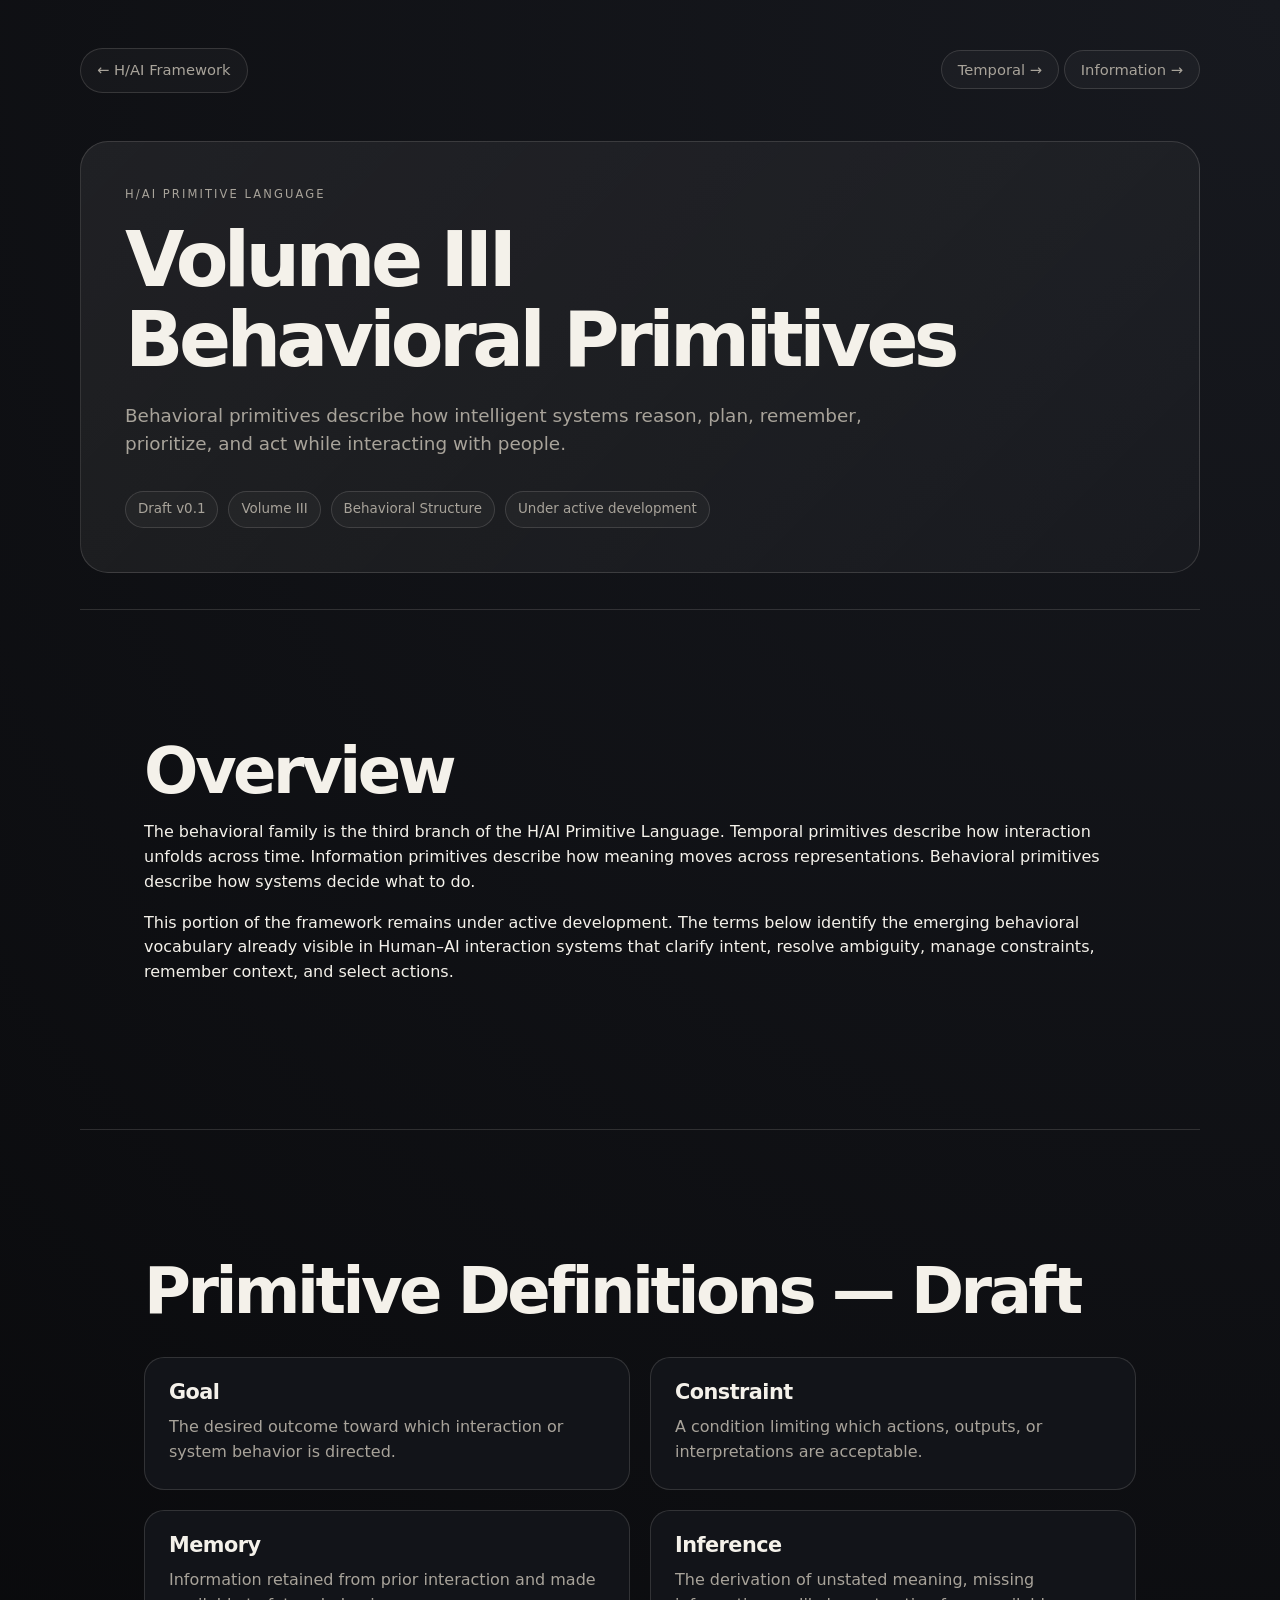
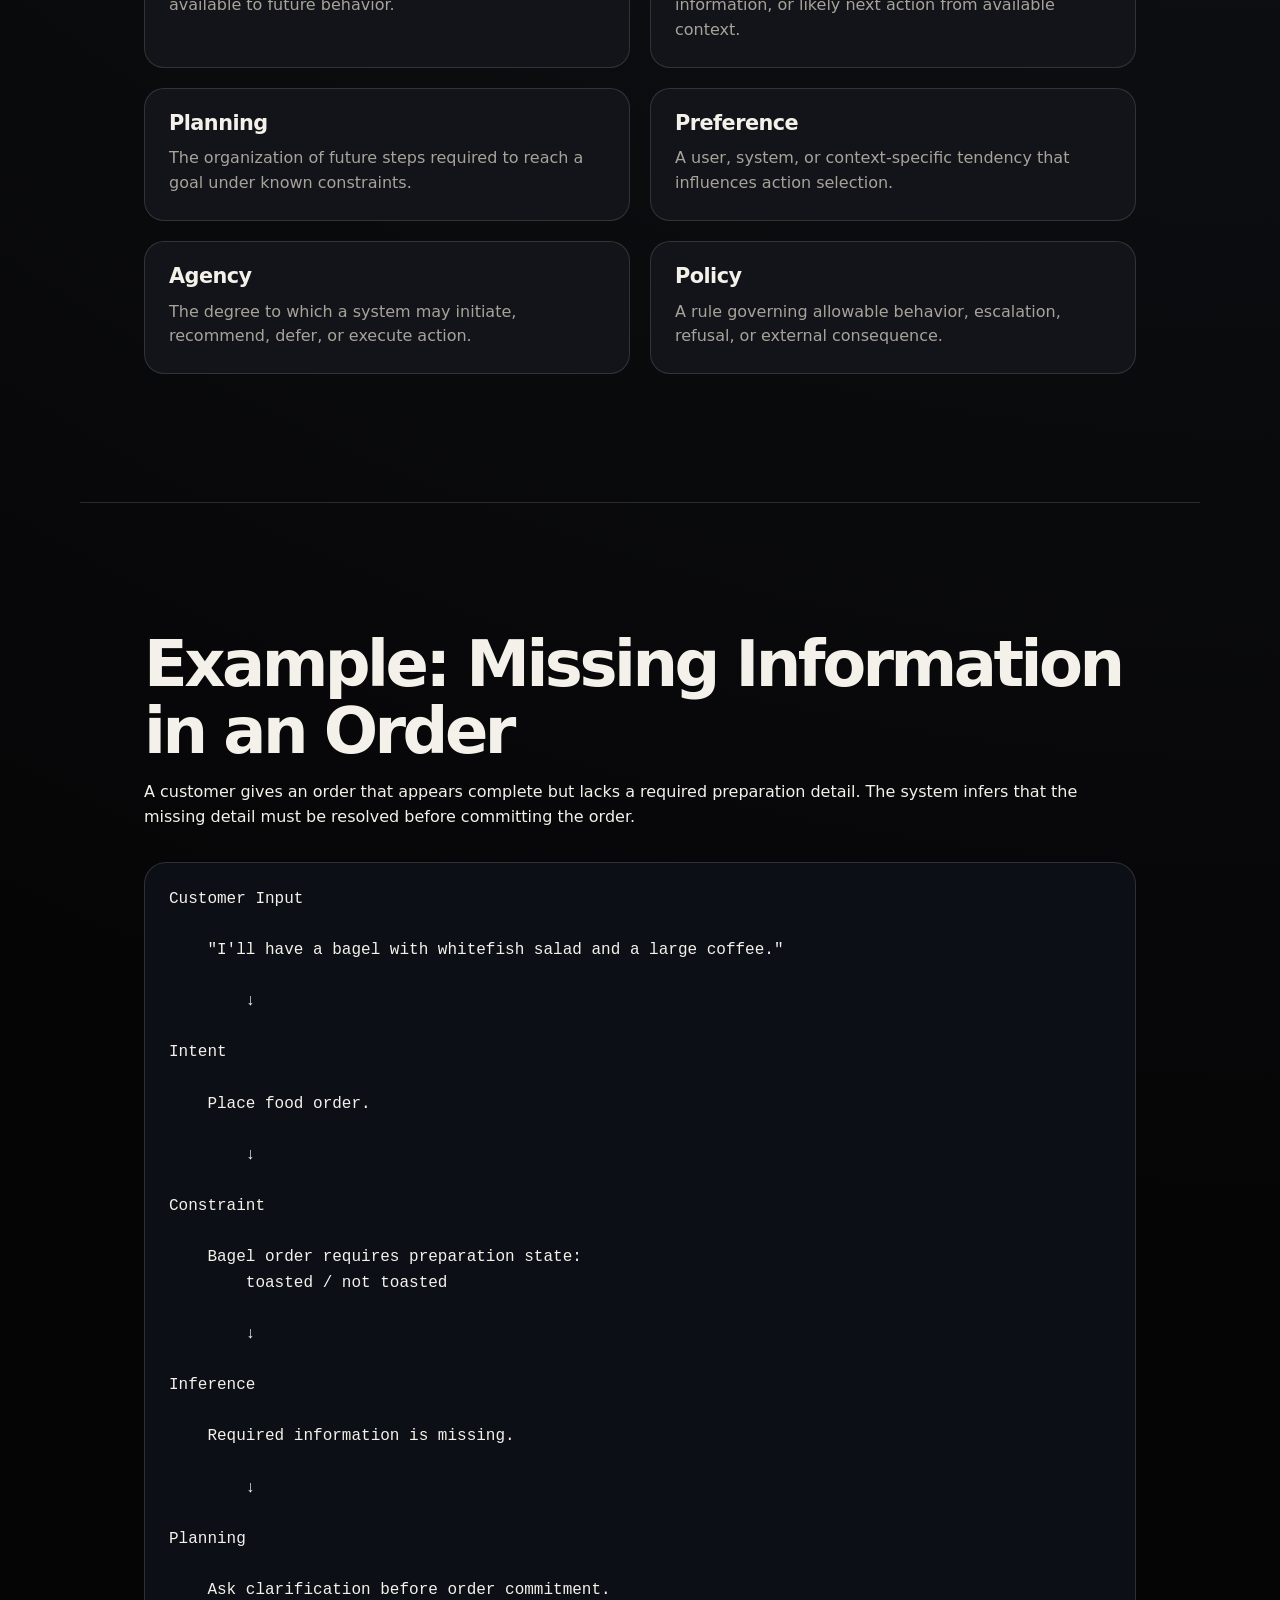
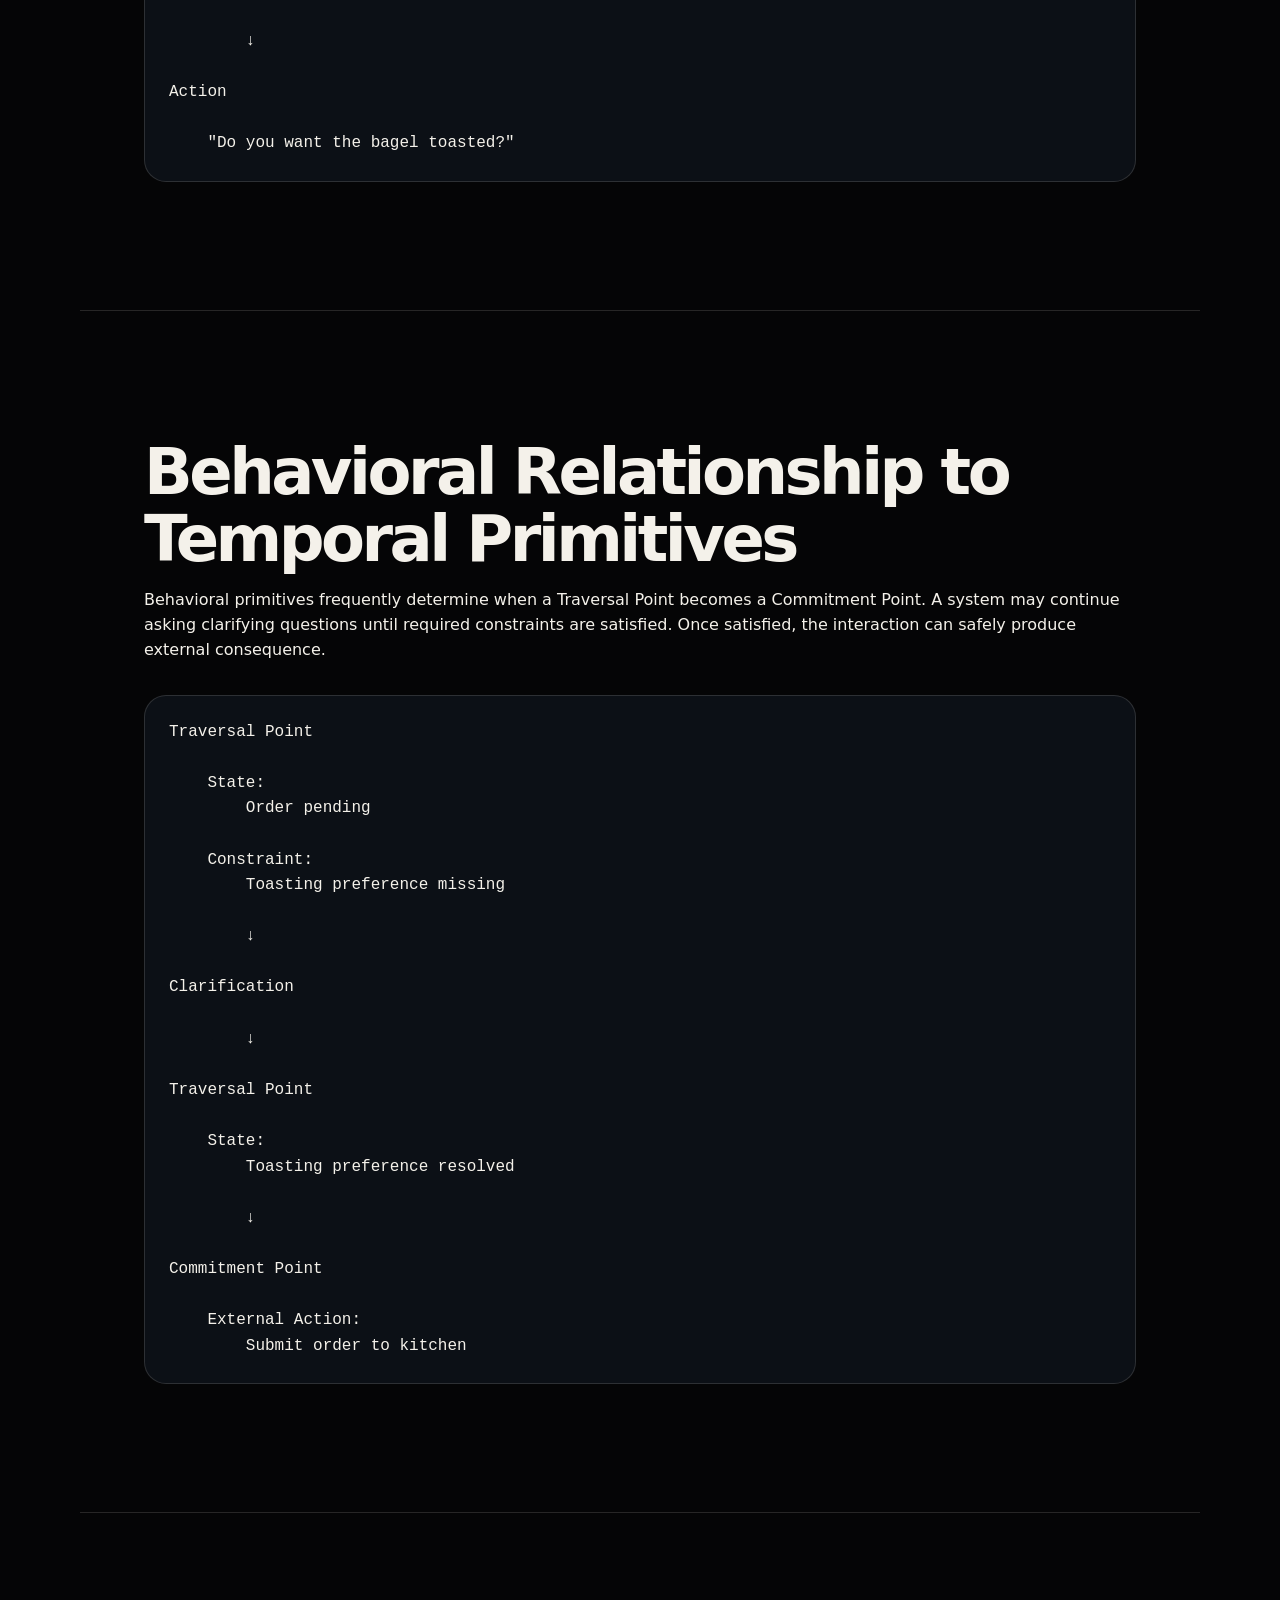
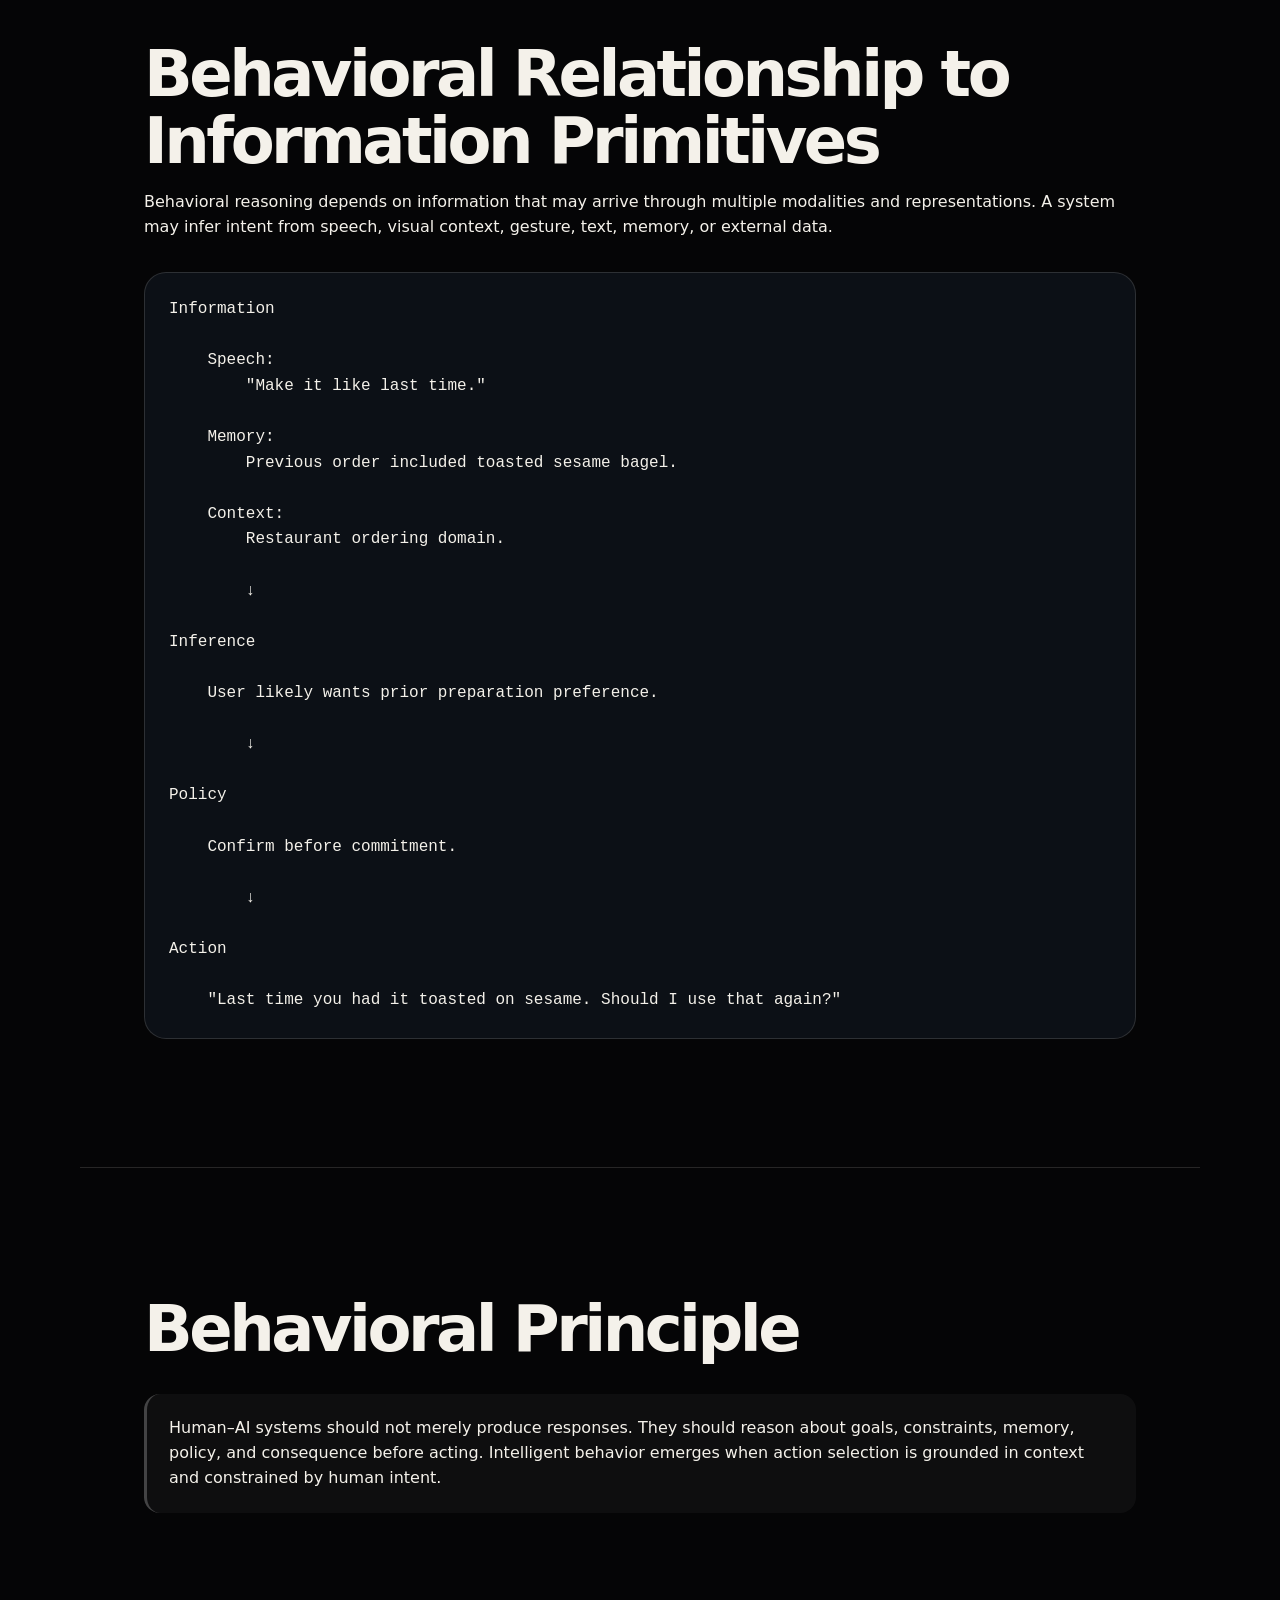
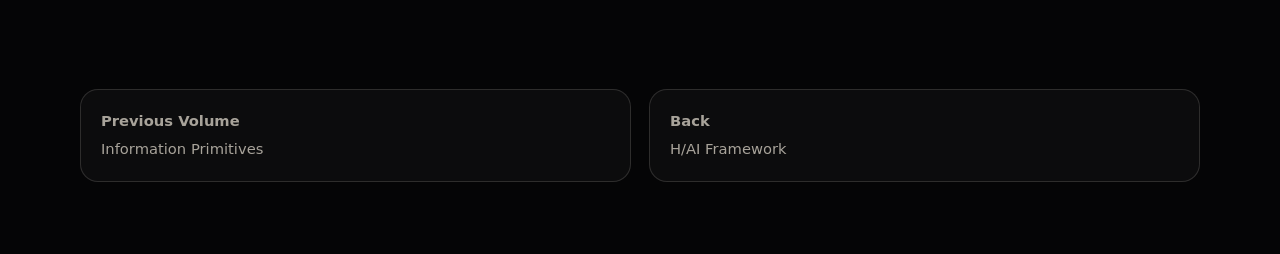
==== framework/behavioral.html @ 528cb265 "Frameworks update for h/ai language." ====
<!doctype html><html lang="en"><head><meta charset="utf-8"><meta name="viewport" content="width=device-width, initial-scale=1"><title>H/AI Primitive Language — Volume III: Behavioral Primitives</title><link rel="stylesheet" href="../styles.css"></head><body><main class="site-shell">
<nav class="spec-nav"><a href="/#framework">← H/AI Framework</a><div><a href="temporal.html">Temporal →</a> <a href="information.html">Information →</a></div></nav>
<header class="spec-header"><p class="eyebrow">H/AI Primitive Language</p><h1>Volume III<br>Behavioral Primitives</h1><p class="subtitle">Behavioral primitives describe how intelligent systems reason, plan, remember, prioritize, and act while interacting with people.</p><div class="spec-meta"><span>Draft v0.1</span><span>Volume III</span><span>Behavioral Structure</span><span>Under active development</span></div></header>
<section class="section"><h2>Overview</h2><p>The behavioral family is the third branch of the H/AI Primitive Language. Temporal primitives describe how interaction unfolds across time. Information primitives describe how meaning moves across representations. Behavioral primitives describe how systems decide what to do.</p><p>This portion of the framework remains under active development. The terms below identify the emerging behavioral vocabulary already visible in Human–AI interaction systems that clarify intent, resolve ambiguity, manage constraints, remember context, and select actions.</p></section>
<section class="section"><h2>Primitive Definitions — Draft</h2><div class="primitive-grid">
<article class="primitive-card"><h3>Goal</h3><p>The desired outcome toward which interaction or system behavior is directed.</p></article>
<article class="primitive-card"><h3>Constraint</h3><p>A condition limiting which actions, outputs, or interpretations are acceptable.</p></article>
<article class="primitive-card"><h3>Memory</h3><p>Information retained from prior interaction and made available to future behavior.</p></article>
<article class="primitive-card"><h3>Inference</h3><p>The derivation of unstated meaning, missing information, or likely next action from available context.</p></article>
<article class="primitive-card"><h3>Planning</h3><p>The organization of future steps required to reach a goal under known constraints.</p></article>
<article class="primitive-card"><h3>Preference</h3><p>A user, system, or context-specific tendency that influences action selection.</p></article>
<article class="primitive-card"><h3>Agency</h3><p>The degree to which a system may initiate, recommend, defer, or execute action.</p></article>
<article class="primitive-card"><h3>Policy</h3><p>A rule governing allowable behavior, escalation, refusal, or external consequence.</p></article>
</div></section>
<section class="section"><h2>Example: Missing Information in an Order</h2><p>A customer gives an order that appears complete but lacks a required preparation detail. The system infers that the missing detail must be resolved before committing the order.</p><div class="diagram"><pre>Customer Input

    "I'll have a bagel with whitefish salad and a large coffee."

        ↓

Intent

    Place food order.

        ↓

Constraint

    Bagel order requires preparation state:
        toasted / not toasted

        ↓

Inference

    Required information is missing.

        ↓

Planning

    Ask clarification before order commitment.

        ↓

Action

    "Do you want the bagel toasted?"</pre></div></section>
<section class="section"><h2>Behavioral Relationship to Temporal Primitives</h2><p>Behavioral primitives frequently determine when a Traversal Point becomes a Commitment Point. A system may continue asking clarifying questions until required constraints are satisfied. Once satisfied, the interaction can safely produce external consequence.</p><div class="diagram"><pre>Traversal Point

    State:
        Order pending

    Constraint:
        Toasting preference missing

        ↓

Clarification

        ↓

Traversal Point

    State:
        Toasting preference resolved

        ↓

Commitment Point

    External Action:
        Submit order to kitchen</pre></div></section>
<section class="section"><h2>Behavioral Relationship to Information Primitives</h2><p>Behavioral reasoning depends on information that may arrive through multiple modalities and representations. A system may infer intent from speech, visual context, gesture, text, memory, or external data.</p><div class="diagram"><pre>Information

    Speech:
        "Make it like last time."

    Memory:
        Previous order included toasted sesame bagel.

    Context:
        Restaurant ordering domain.

        ↓

Inference

    User likely wants prior preparation preference.

        ↓

Policy

    Confirm before commitment.

        ↓

Action

    "Last time you had it toasted on sesame. Should I use that again?"</pre></div></section>
<section class="section"><h2>Behavioral Principle</h2><div class="callout"><p>Human–AI systems should not merely produce responses. They should reason about goals, constraints, memory, policy, and consequence before acting. Intelligent behavior emerges when action selection is grounded in context and constrained by human intent.</p></div></section>
<nav class="next-nav"><a href="information.html"><strong>Previous Volume</strong>Information Primitives</a><a href="/#framework"><strong>Back</strong>H/AI Framework</a></nav>
</main></body></html>
---- styles.css ----
:root {
    --bg: #050506;
    --bg-soft: #0d0e10;
    --panel: #121419;
    --text: #f4f1ea;
    --muted: #a8a39a;
    --line: rgba(244, 241, 234, 0.14);
    --accent: #f4f1ea;
    --shadow: rgba(0, 0, 0, 0.45);
}

* {
    box-sizing: border-box;
}

html {
    scroll-behavior: smooth;
}

body {
    margin: 0;
    font-family: Inter, ui-sans-serif, system-ui, -apple-system, BlinkMacSystemFont, "Segoe UI", sans-serif;
    background: radial-gradient(circle at top right, #17191f 0%, var(--bg) 42%);
    color: var(--text);
    line-height: 1.55;
}

a {
    color: inherit;
    text-decoration: none;
}

.site-header {
    position: sticky;
    top: 0;
    z-index: 100;
    display: flex;
    justify-content: space-between;
    align-items: center;
    padding: 22px clamp(20px, 5vw, 72px);
    background: rgba(5, 5, 6, 0.76);
    backdrop-filter: blur(18px);
    border-bottom: 1px solid var(--line);
}

.brand {
    font-size: 1.35rem;
    letter-spacing: -0.04em;
    font-weight: 600;
}

nav {
    display: flex;
    gap: 22px;
    font-size: 0.92rem;
    color: var(--muted);
}

nav a:hover {
    color: var(--text);
}

.hero {
    min-height: 88vh;
    display: grid;
    grid-template-columns: minmax(0, 1.05fr) minmax(320px, 0.95fr);
    align-items: center;
    gap: clamp(36px, 6vw, 92px);
    padding: clamp(72px, 10vw, 132px) clamp(20px, 5vw, 72px);
}

.eyebrow {
    color: var(--muted);
    text-transform: uppercase;
    letter-spacing: 0.18em;
    font-size: 0.72rem;
    margin: 0 0 16px;
}

.eyebrow-framework {
    color: var(--muted);
    text-transform: none;
    letter-spacing: 0.18em;
    font-size: 0.72rem;
    margin: 0 0 16px;
}

h1, h2, h3 {
    line-height: 1.04;
    margin: 0;
}

h1 {
    font-size: clamp(3.5rem, 9vw, 8.8rem);
    letter-spacing: -0.075em;
    max-width: 950px;
}

h2 {
    font-size: clamp(2rem, 5vw, 4.4rem);
    letter-spacing: -0.055em;
}

h3 {
    font-size: 1.3rem;
    letter-spacing: -0.025em;
}

.lede {
    margin: 28px 0 0;
    max-width: 720px;
    color: var(--muted);
    font-size: clamp(1.05rem, 1.7vw, 1.35rem);
}

.hero-actions {
    display: flex;
    gap: 14px;
    margin-top: 36px;
    flex-wrap: wrap;
}

.button {
    display: inline-flex;
    align-items: center;
    justify-content: center;
    padding: 13px 18px;
    border-radius: 999px;
    font-weight: 600;
    border: 1px solid var(--line);
}

.button.primary {
    background: var(--text);
    color: var(--bg);
}

.button.secondary {
    color: var(--text);
    background: rgba(255, 255, 255, 0.04);
}

.button:hover {
    transform: translateY(-1px);
    transition: transform 180ms ease;
}

.device-stage {
    min-height: 520px;
    position: relative;
    display: grid;
    place-items: center;
}

.device-card {
    position: absolute;
    opacity: 0;
    transform: translateY(16px) scale(0.985);
    transition: opacity 900ms ease, transform 900ms ease;
    text-align: center;
}

.device-card.active {
    opacity: 1;
    transform: translateY(0) scale(1);
}

.device-card p {
    color: var(--muted);
    margin-top: 22px;
    letter-spacing: 0.18em;
    text-transform: uppercase;
    font-size: 0.72rem;
}

.device {
    width: min(430px, 82vw);
    height: 310px;
    background: #020203;
    border: 1px solid rgba(255, 255, 255, 0.2);
    box-shadow: 0 32px 100px var(--shadow), inset 0 0 60px rgba(255, 255, 255, 0.035);
    display: grid;
    place-items: center;
    position: relative;
}

.device span {
    font-size: clamp(3.4rem, 8vw, 6.2rem);
    letter-spacing: -0.08em;
    font-weight: 500;
}

.baby-monitor {
    border-radius: 32px;
    width: 330px;
    height: 240px;
}

.baby-monitor::after {
    content: "";
    position: absolute;
    width: 150px;
    height: 22px;
    border-radius: 99px;
    background: #111;
    bottom: -36px;
}

.smart-mirror {
    border-radius: 48px;
    height: 430px;
    width: 300px;
    background: linear-gradient(135deg, #040405, #11131a);
}

.hospital-monitor {
    border-radius: 18px;
    width: 460px;
    height: 280px;
}

.library-terminal {
    border-radius: 8px;
    width: 430px;
    height: 280px;
}

.library-terminal::after {
    content: "";
    position: absolute;
    bottom: -80px;
    width: 120px;
    height: 80px;
    background: linear-gradient(#16171b, #08090a);
    clip-path: polygon(30% 0, 70% 0, 100% 100%, 0 100%);
}

.section {
    padding: clamp(72px, 10vw, 128px) clamp(20px, 5vw, 72px);
    border-top: 1px solid var(--line);
}

.split {
    display: grid;
    grid-template-columns: minmax(0, 0.85fr) minmax(0, 1.15fr);
    gap: clamp(32px, 6vw, 86px);
}

.body-copy p,
.project-list p,
.contact p,
.card p,
.person p {
    color: var(--muted);
    font-size: 1.02rem;
}

.body-copy p:first-child {
    margin-top: 0;
}

.cards,
.people-grid {
    display: grid;
    grid-template-columns: repeat(4, minmax(0, 1fr));
    gap: 18px;
    margin-top: 36px;
}

.card,
.person,
.project-list article {
    background: linear-gradient(180deg, rgba(255, 255, 255, 0.065), rgba(255, 255, 255, 0.025));
    border: 1px solid var(--line);
    border-radius: 22px;
    padding: 24px;
}

.project-list {
    display: grid;
    gap: 18px;
}

.role {
    margin: 8px 0 16px;
    color: var(--text) !important;
    font-weight: 600;
}

.person.founder {
    grid-column: span 2;
}

.quote-section {
    display: grid;
    place-items: center;
    background: var(--bg-soft);
}

blockquote {
    max-width: 980px;
    font-size: clamp(2rem, 5vw, 4.6rem);
    line-height: 1.06;
    letter-spacing: -0.055em;
    text-align: center;
    margin: 0;
}

.contact {
    max-width: 980px;
}

footer {
    display: flex;
    justify-content: space-between;
    gap: 20px;
    padding: 28px clamp(20px, 5vw, 72px);
    color: var(--muted);
    border-top: 1px solid var(--line);
}

@media (max-width: 980px) {
    .hero, .split {
        grid-template-columns: 1fr;
    }

    .device-stage {
        min-height: 440px;
    }

    .cards, .people-grid {
        grid-template-columns: 1fr 1fr;
    }

    .person.founder {
        grid-column: span 1;
    }
}

@media (max-width: 680px) {
    nav {
        display: none;
    }

    .cards, .people-grid {
        grid-template-columns: 1fr;
    }

    .hero {
        padding-top: 54px;
    }

    footer {
        flex-direction: column;
    }
}

.image-stage {
    width: min(100%, 760px);
    min-height: 430px;
    display: grid;
    place-items: center;
}

.image-stage .device-card {
    display: none;
    width: 100%;
}

.image-stage .device-card.active {
    display: block;
    animation: fadeIn 700ms ease;
}

.image-stage img {
    width: 100%;
    height: auto;
    display: block;
    border-radius: 28px;
    box-shadow: 0 30px 90px rgba(0, 0, 0, 0.45);
    border: 1px solid rgba(255, 255, 255, 0.12);
}

@keyframes fadeIn {
    from {
        opacity: 0;
        transform: translateY(8px) scale(0.985);
    }

    to {
        opacity: 1;
        transform: translateY(0) scale(1);
    }
}

/* -----------------------------
   Hero Motion
----------------------------- */

.device-card img {
    animation: subtlePanZoom 18s ease-in-out infinite alternate;
    transform-origin: center center;
    will-change: transform;
}

@keyframes subtlePanZoom {
    0% {
        transform: scale(1) translate3d(0px, 0px, 0px);
    }

    50% {
        transform: scale(1.03) translate3d(-4px, -2px, 0px);
    }

    100% {
        transform: scale(1.06) translate3d(4px, 2px, 0px);
    }
}

/* -----------------------------
   H/AI Framework
----------------------------- */

.framework-section {
    border-top: 1px solid rgba(255, 255, 255, 0.08);
}

.framework-header {
    display: grid;
    grid-template-columns: 1fr 1fr;
    gap: 4rem;
    margin-bottom: 4rem;
}

.framework-intro p {
    margin-bottom: 1.4rem;
}

.framework-meta {
    display: flex;
    gap: 1rem;
    flex-wrap: wrap;
    margin-top: 2rem;
    opacity: 0.7;
    font-size: 0.92rem;
    letter-spacing: 0.04em;
    text-transform: uppercase;
}

.framework-grid {
    display: grid;
    grid-template-columns: repeat(auto-fit, minmax(240px, 1fr));
    gap: 1.5rem;
}

.framework-card {
    padding: 1.5rem;
    border: 1px solid rgba(255, 255, 255, 0.08);
    background: rgba(255, 255, 255, 0.02);
    border-radius: 18px;
    transition: transform 0.3s ease, border-color 0.3s ease;
}

.framework-card:hover {
    transform: translateY(-4px);
    border-color: rgba(255, 255, 255, 0.18);
}

.framework-card h3 {
    margin-bottom: 0.8rem;
}

.framework-principle {
    margin-top: 5rem;
    padding-top: 2rem;
    border-top: 1px solid rgba(255, 255, 255, 0.08);
    display: grid;
    place-items: center;
    text-align: center;
}

.framework-principle blockquote {
    margin: 1.5rem auto;
    max-width: 980px;
    font-size: 1.4rem;
    line-height: 1.5;
    opacity: 0.95;
    text-align: center;
}

@media (max-width: 900px) {
    .framework-header {
        grid-template-columns: 1fr;
        gap: 2rem;
    }
}

/* -----------------------------
   Observations
----------------------------- */

.observations-section {
    border-top: 1px solid rgba(255, 255, 255, 0.08);
}

.observations-header {
    display: grid;
    grid-template-columns: 1fr 1fr;
    gap: 4rem;
    margin-bottom: 4rem;
}

.observations-intro p {
    margin-bottom: 1.4rem;
}

.observations-meta {
    display: flex;
    gap: 1rem;
    flex-wrap: wrap;
    margin-top: 2rem;
    opacity: 0.7;
    font-size: 0.92rem;
    letter-spacing: 0.04em;
    text-transform: uppercase;
}

.observations-grid {
    display: grid;
    gap: 1.5rem;
    margin-top: 3rem;
}

.observation {
    padding: 2rem;
    border: 1px solid rgba(255, 255, 255, 0.08);
    border-radius: 18px;
    background: rgba(255, 255, 255, 0.02);
}

.observation-card-header {
    margin-bottom: 1.5rem;
}

.observation-author {
    margin-top: 0.5rem;
    color: var(--muted);
    font-size: 0.9rem;
    opacity: 0.8;
}

.observation blockquote {
    max-width: none;
    margin: 1rem 0 1.5rem;
    padding-left: 1.25rem;
    border-left: 3px solid rgba(255, 255, 255, 0.15);

    font-size: 1.4rem;
    font-weight: 500;
    line-height: 1.5;
    letter-spacing: -0.02em;

    text-align: left;
}

.observation-question {
    color: var(--muted);
    font-size: 1.02rem;
}

.observations-label {
    margin: 0 0 1rem;
    color: var(--muted);
    font-size: 0.85rem;
    letter-spacing: 0.12em;
    text-transform: uppercase;
}

/* -----------------------------
   Demonstrations
----------------------------- */

.demonstrations-section {
    border-top: 1px solid rgba(255,255,255,0.08);
}

.demonstrations-header {
    display: grid;
    grid-template-columns: 1fr 1fr;
    gap: 4rem;
    margin-bottom: 4rem;
}

.demonstrations-intro p {
    margin-bottom: 1.4rem;
}

.demonstrations-grid {
    display: grid;
    grid-template-columns: repeat(auto-fit, minmax(320px, 1fr));
    gap: 1.5rem;
}

.demonstration-card {
    padding: 2rem;
    border-radius: 18px;
    border: 1px solid rgba(255,255,255,0.08);
    background: rgba(255,255,255,0.02);
}

.demonstration-card h3 {
    margin-bottom: 1rem;
}

.demonstration-card p {
    color: var(--muted);
    margin-bottom: 1.5rem;
}

.demonstration-link {
    font-size: 0.95rem;
    font-weight: 600;
}

.demonstration-link:hover {
    opacity: 0.75;
}

@media (max-width: 900px) {
    .demonstrations-header {
        grid-template-columns: 1fr;
        gap: 2rem;
    }
}

.demonstration-card {
    display: block;
    padding: 0;
    overflow: hidden;
    border-radius: 18px;
    border: 1px solid rgba(255,255,255,0.08);
    background: rgba(255,255,255,0.02);
    transition: transform 0.25s ease;
}

.demonstration-card:hover {
    transform: translateY(-4px);
}

.demonstration-card img {
    width: 100%;
    display: block;
    aspect-ratio: 16 / 9;
    object-fit: cover;
}

.demonstration-card h3 {
    padding: 1.5rem 1.5rem 0.75rem;
}

.demonstration-card p {
    padding: 0 1.5rem 1.5rem;
    color: var(--muted);
}

.family-volume{
    margin-top:1.2rem;
}

.volume-label{
    font-size:.72rem;
    text-transform:uppercase;
    letter-spacing:.18em;
    opacity:.65;
}

.volume-title{
    margin-top:.25rem;
    font-size:1rem;
    font-weight:600;
}

/* ==========================================================
   H/AI Primitive Language
   Family Cards
   ========================================================== */

.framework-family-intro{
    max-width:760px;
    margin:0 auto 3rem;
    text-align:center;
    color:var(--muted);
    font-size:1.08rem;
    line-height:1.7;
}

.framework-families{
    display:grid;
    grid-template-columns:repeat(auto-fit,minmax(320px,1fr));
    gap:1.75rem;
    margin-top:3rem;
}

.family-card{
    display:flex;
    flex-direction:column;

    padding:2rem;

    border-radius:22px;
    border:1px solid var(--line);

    background:
        linear-gradient(
            180deg,
            rgba(255,255,255,.05),
            rgba(255,255,255,.02)
        );

    transition:
        transform .25s ease,
        border-color .25s ease,
        background .25s ease;
}

.family-card:hover{
    transform:translateY(-5px);
    border-color:rgba(255,255,255,.22);
    background:
        linear-gradient(
            180deg,
            rgba(255,255,255,.07),
            rgba(255,255,255,.03)
        );
}

.family-card h3{
    margin-bottom:.9rem;
}

.family-card p{
    color:var(--muted);
    margin-bottom:1.5rem;
}

.family-card ul{
    margin:0;
    padding-left:1.2rem;
    color:var(--muted);
    flex:1;
}

.family-card li{
    margin:.45rem 0;
}

.family-volume{
    margin-top:2rem;
    padding-top:1rem;
    border-top:1px solid rgba(255,255,255,.08);
}

.volume-label{
    text-transform:uppercase;
    letter-spacing:.18em;
    font-size:.72rem;
    color:var(--muted);
}

.volume-title{
    margin-top:.35rem;
    font-size:1rem;
    font-weight:600;
    color:var(--text);
}



/* ==========================================================
   Primitive Language Documentation Pages
   ========================================================== */

.site-shell{
    width:min(1120px,calc(100% - 40px));
    margin:0 auto;
    padding:48px 0 72px;
}

.spec-nav{
    display:flex;
    justify-content:space-between;
    align-items:center;
    gap:20px;
    margin-bottom:48px;
    color:var(--muted);
    font-size:.92rem;
}

.spec-nav a{
    padding:10px 16px;
    border-radius:999px;
    border:1px solid var(--line);
    background:rgba(255,255,255,.03);
    transition:.25s;
}

.spec-nav a:hover{
    background:rgba(255,255,255,.06);
    border-color:rgba(255,255,255,.24);
}

.spec-header{
    padding:44px;
    border-radius:28px;
    border:1px solid var(--line);
    background:
        linear-gradient(
            135deg,
            rgba(255,255,255,.07),
            rgba(255,255,255,.025)
        );
    margin-bottom:36px;
}

.spec-header h1{
    font-size:clamp(2.5rem,6vw,5rem);
    letter-spacing:-.06em;
    margin-bottom:1.4rem;
}

.subtitle{
    max-width:760px;
    color:var(--muted);
    font-size:1.15rem;
}

.spec-meta{
    display:flex;
    flex-wrap:wrap;
    gap:10px;
    margin-top:2rem;
}

.spec-meta span{
    padding:7px 12px;
    border-radius:999px;
    border:1px solid var(--line);
    background:rgba(255,255,255,.03);
    color:var(--muted);
    font-size:.84rem;
}

.primitive-grid{
    display:grid;
    grid-template-columns:repeat(2,minmax(0,1fr));
    gap:20px;
    margin-top:2rem;
}

.primitive-card{
    padding:24px;
    border-radius:20px;
    border:1px solid var(--line);
    background:var(--panel);
}

.primitive-card h3{
    margin-bottom:.75rem;
}

.primitive-card p{
    color:var(--muted);
    margin:0;
}

.spec-list{
    margin-top:1.25rem;
    padding-left:1.25rem;
    color:var(--muted);
}

.spec-list li{
    margin:.45rem 0;
}

.diagram{
    margin-top:2rem;
    padding:24px;
    border-radius:22px;
    background:#0c1016;
    border:1px solid var(--line);
    overflow-x:auto;
}

.diagram pre{
    margin:0;
    font-family:
        SFMono-Regular,
        Consolas,
        monospace;
    line-height:1.6;
}

.callout{
    margin-top:2rem;
    padding:22px;
    border-left:3px solid rgba(255,255,255,.22);
    border-radius:16px;
    background:rgba(255,255,255,.04);
}

.callout p{
    margin:0;
}

.next-nav{
    display:flex;
    gap:18px;
    margin-top:3rem;
}

.next-nav a{
    flex:1;
    padding:20px;
    border-radius:18px;
    border:1px solid var(--line);
    background:rgba(255,255,255,.03);
    transition:.25s;
}

.next-nav a:hover{
    background:rgba(255,255,255,.06);
    border-color:rgba(255,255,255,.22);
}

.next-nav strong{
    display:block;
    margin-bottom:.35rem;
}

/* ==========================================================
   Responsive
   ========================================================== */

@media (max-width:900px){
    .framework-families{
        grid-template-columns:1fr;
    }

    .primitive-grid{
        grid-template-columns:1fr;
    }

    .next-nav{
        flex-direction:column;
    }

    .spec-nav{
        flex-direction:column;
        align-items:flex-start;
    }

    .site-shell{
        width:min(100% - 24px,1120px);
        padding-top:32px;
    }

    .spec-header{
        padding:28px;
    }
}
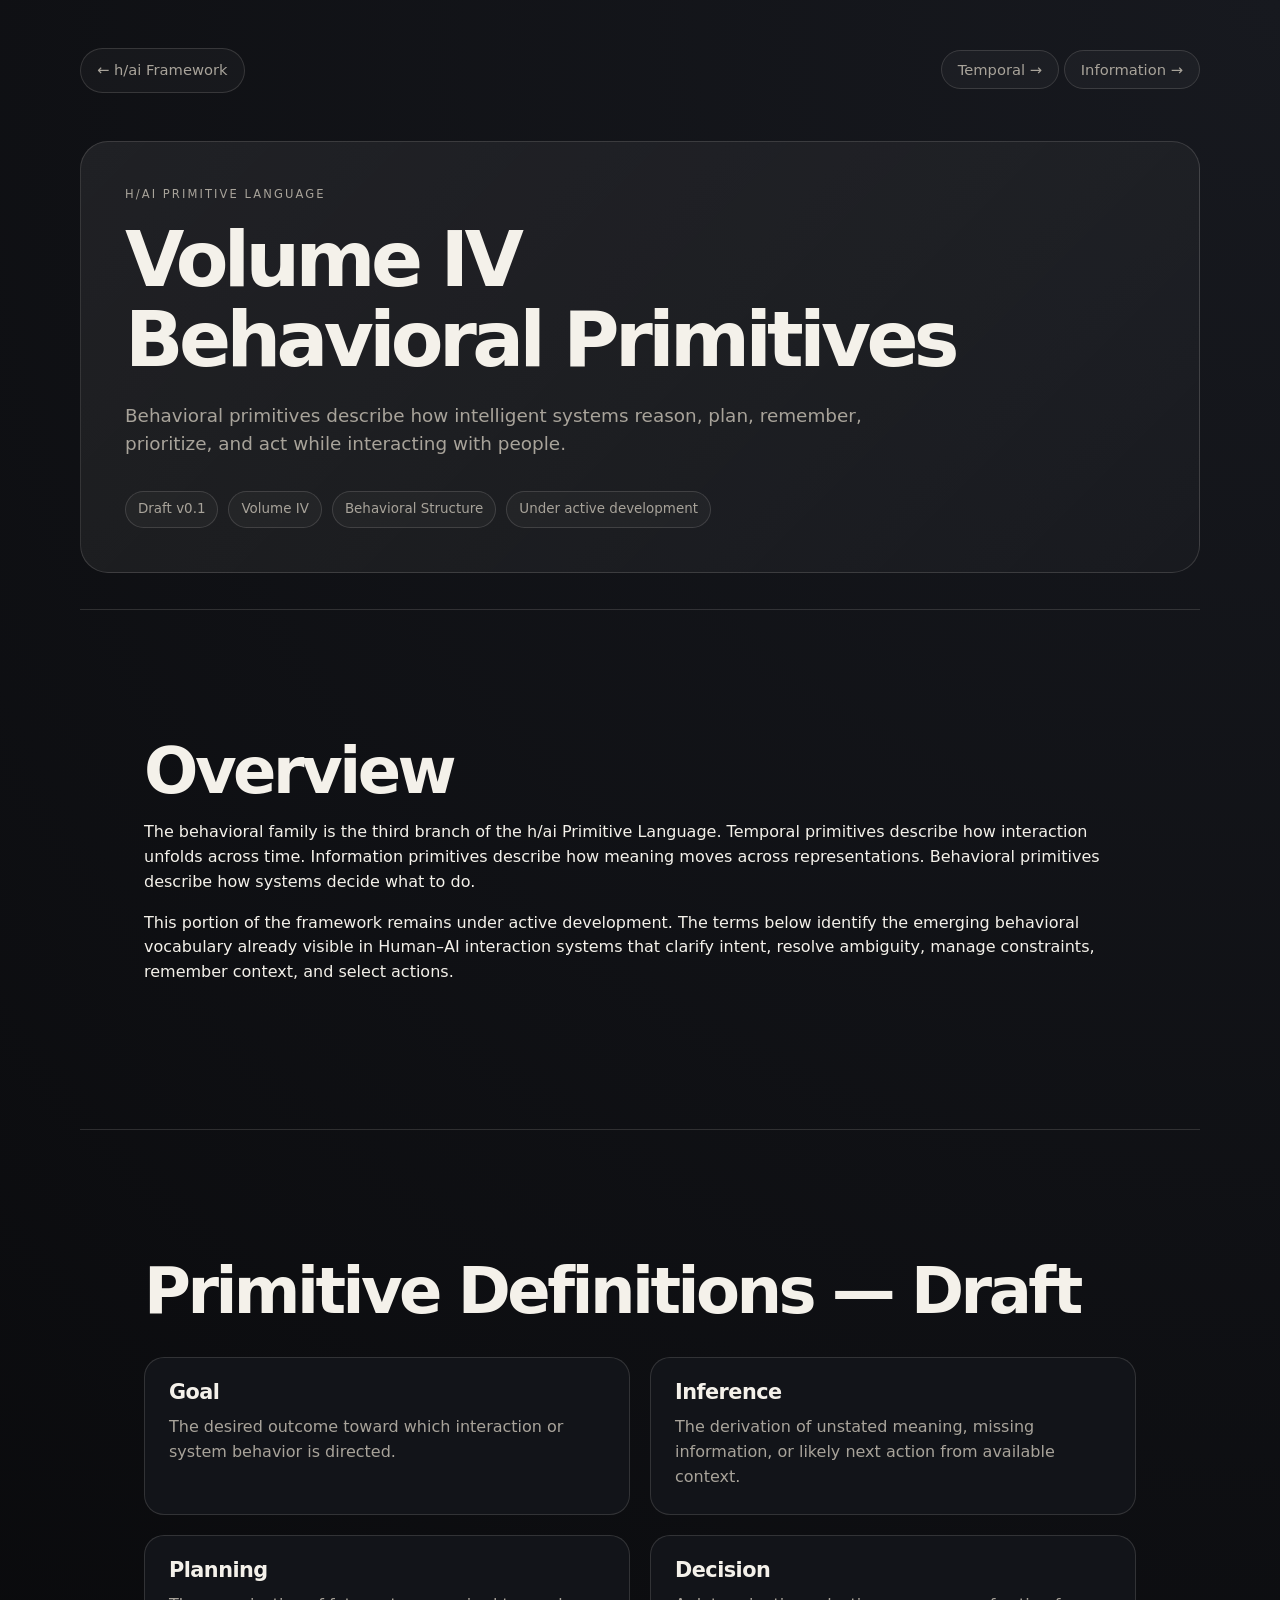
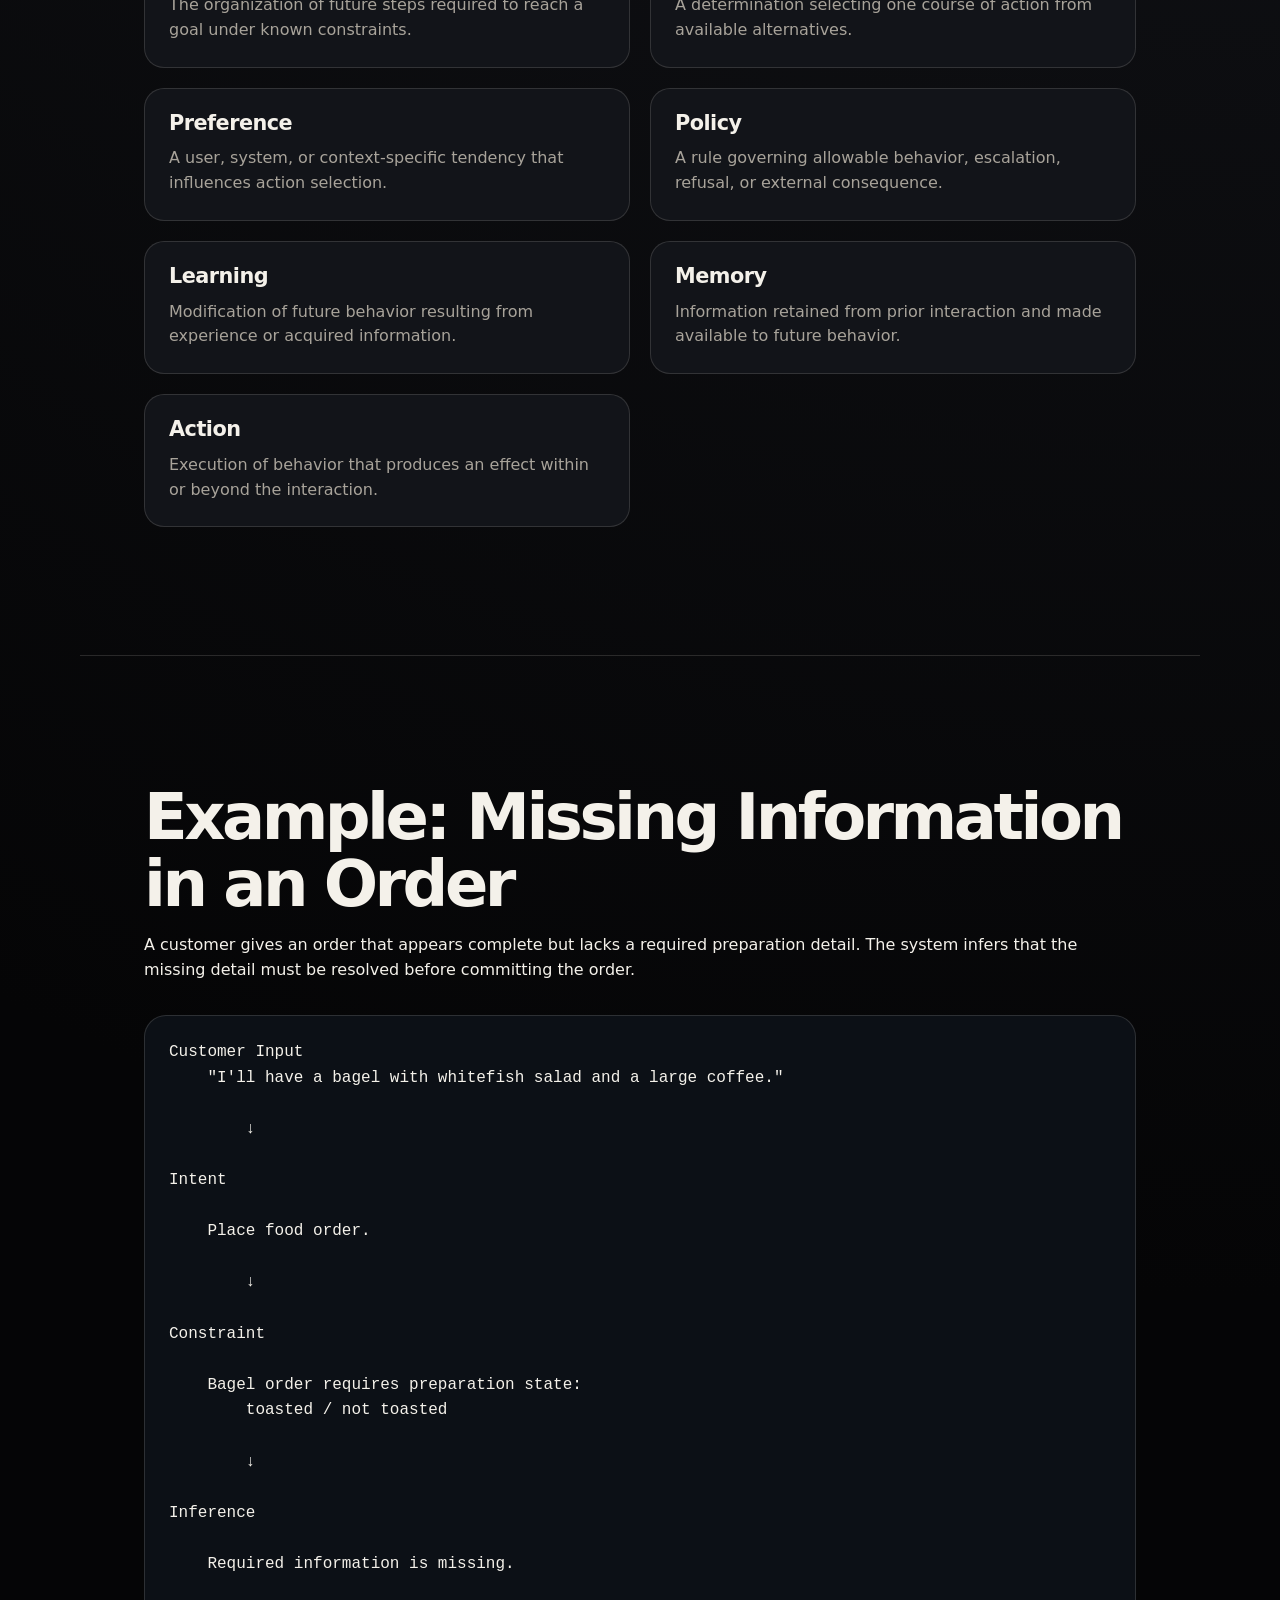
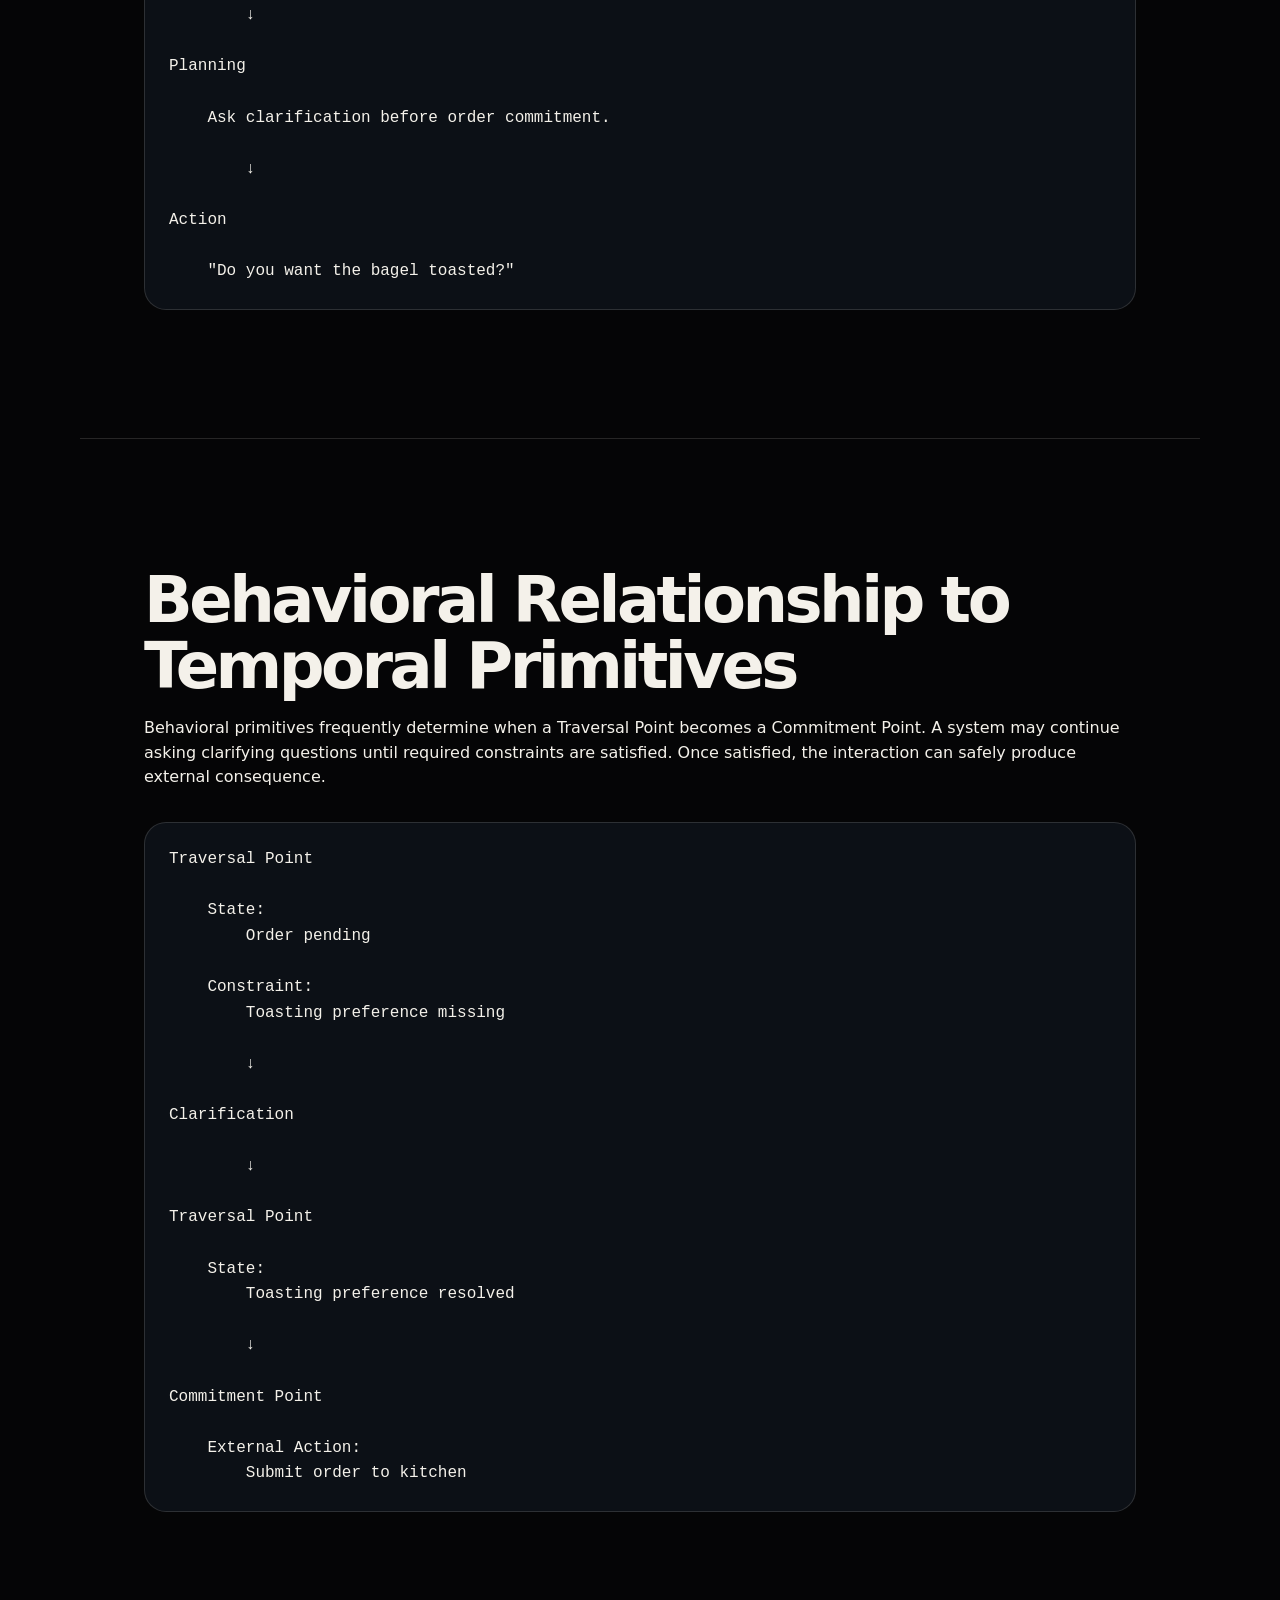
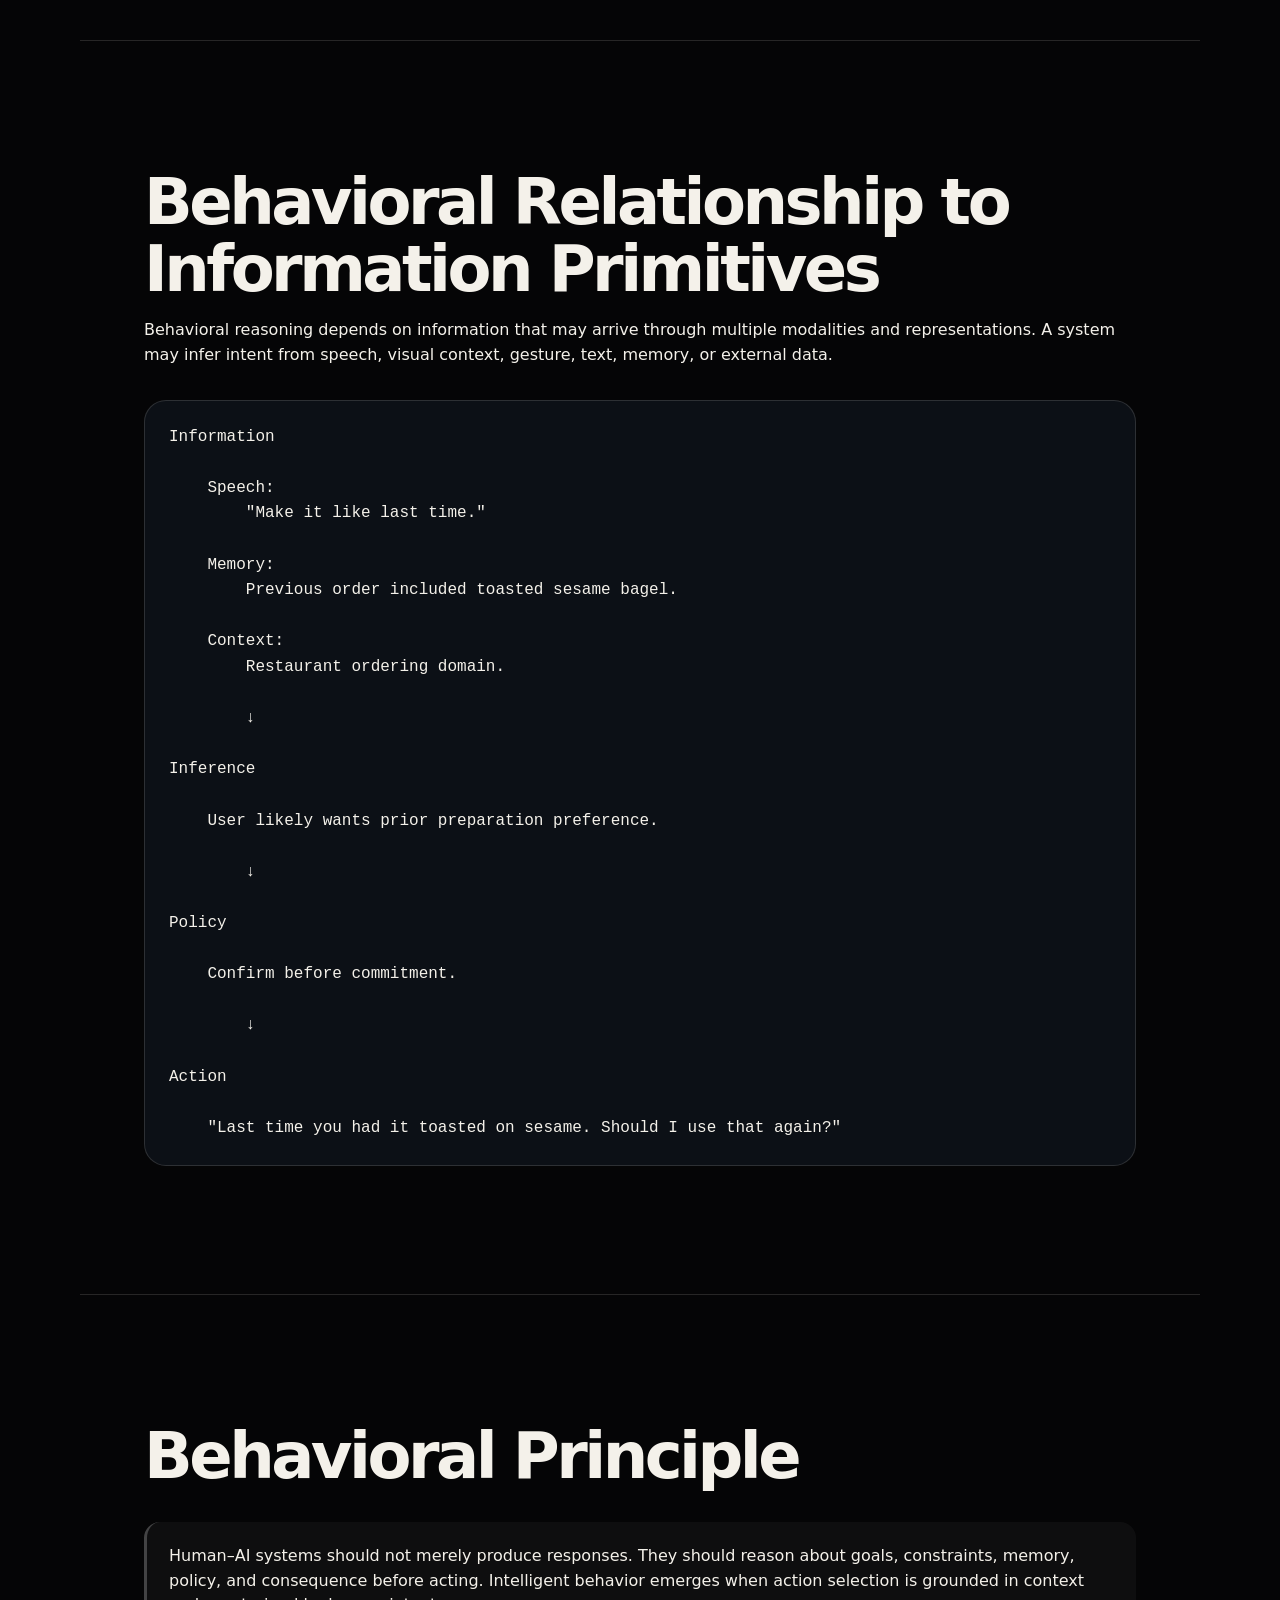
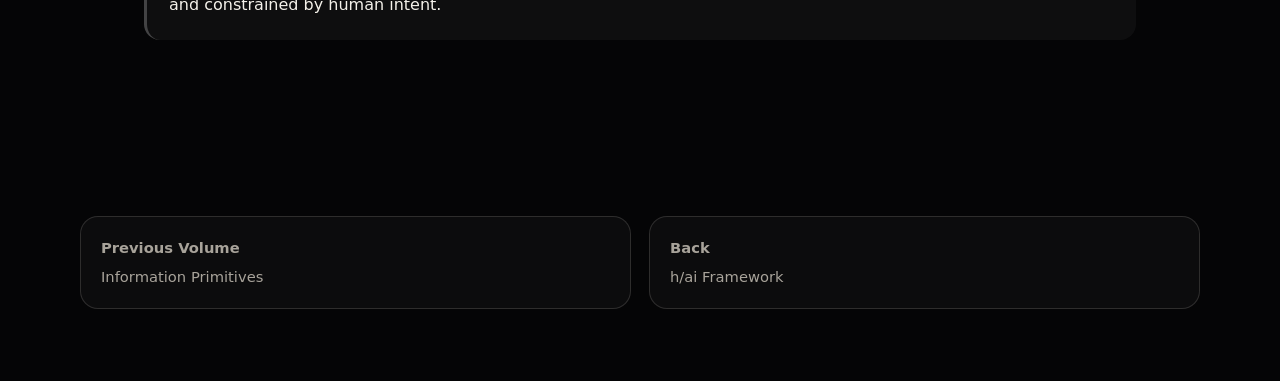
==== commit 73bcb918: "Updated behacioral.html, information.html and temporal.html files in advance of adding agency.html a" ====
--- a/framework/behavioral.html
+++ b/framework/behavioral.html
@@ -1,19 +1,57 @@
-<!doctype html><html lang="en"><head><meta charset="utf-8"><meta name="viewport" content="width=device-width, initial-scale=1"><title>H/AI Primitive Language — Volume III: Behavioral Primitives</title><link rel="stylesheet" href="../styles.css"></head><body><main class="site-shell">
-<nav class="spec-nav"><a href="/#framework">← H/AI Framework</a><div><a href="temporal.html">Temporal →</a> <a href="information.html">Information →</a></div></nav>
-<header class="spec-header"><p class="eyebrow">H/AI Primitive Language</p><h1>Volume III<br>Behavioral Primitives</h1><p class="subtitle">Behavioral primitives describe how intelligent systems reason, plan, remember, prioritize, and act while interacting with people.</p><div class="spec-meta"><span>Draft v0.1</span><span>Volume III</span><span>Behavioral Structure</span><span>Under active development</span></div></header>
-<section class="section"><h2>Overview</h2><p>The behavioral family is the third branch of the H/AI Primitive Language. Temporal primitives describe how interaction unfolds across time. Information primitives describe how meaning moves across representations. Behavioral primitives describe how systems decide what to do.</p><p>This portion of the framework remains under active development. The terms below identify the emerging behavioral vocabulary already visible in Human–AI interaction systems that clarify intent, resolve ambiguity, manage constraints, remember context, and select actions.</p></section>
-<section class="section"><h2>Primitive Definitions — Draft</h2><div class="primitive-grid">
-<article class="primitive-card"><h3>Goal</h3><p>The desired outcome toward which interaction or system behavior is directed.</p></article>
-<article class="primitive-card"><h3>Constraint</h3><p>A condition limiting which actions, outputs, or interpretations are acceptable.</p></article>
-<article class="primitive-card"><h3>Memory</h3><p>Information retained from prior interaction and made available to future behavior.</p></article>
-<article class="primitive-card"><h3>Inference</h3><p>The derivation of unstated meaning, missing information, or likely next action from available context.</p></article>
-<article class="primitive-card"><h3>Planning</h3><p>The organization of future steps required to reach a goal under known constraints.</p></article>
-<article class="primitive-card"><h3>Preference</h3><p>A user, system, or context-specific tendency that influences action selection.</p></article>
-<article class="primitive-card"><h3>Agency</h3><p>The degree to which a system may initiate, recommend, defer, or execute action.</p></article>
-<article class="primitive-card"><h3>Policy</h3><p>A rule governing allowable behavior, escalation, refusal, or external consequence.</p></article>
-</div></section>
-<section class="section"><h2>Example: Missing Information in an Order</h2><p>A customer gives an order that appears complete but lacks a required preparation detail. The system infers that the missing detail must be resolved before committing the order.</p><div class="diagram"><pre>Customer Input
-
+<!doctype html>
+<html lang="en">
+<head>
+    <meta charset="utf-8">
+    <meta name="viewport" content="width=device-width, initial-scale=1">
+    <title>h/ai Primitive Language — Volume IV: Behavioral Primitives</title>
+    <link rel="stylesheet" href="../styles.css">
+</head>
+<body>
+<main class="site-shell">
+    <nav class="spec-nav"><a href="/#framework">← h/ai Framework</a>
+        <div><a href="temporal.html">Temporal →</a> <a href="information.html">Information →</a></div>
+    </nav>
+    <header class="spec-header"><p class="eyebrow">H/AI Primitive Language</p>
+        <h1>Volume IV<br>Behavioral Primitives</h1>
+        <p class="subtitle">Behavioral primitives describe how intelligent systems reason, plan, remember, prioritize,
+            and act while interacting with people.</p>
+        <div class="spec-meta"><span>Draft v0.1</span><span>Volume IV</span><span>Behavioral Structure</span><span>Under active development</span>
+        </div>
+    </header>
+    <section class="section"><h2>Overview</h2>
+        <p>The behavioral family is the third branch of the h/ai Primitive Language. Temporal primitives describe how
+            interaction unfolds across time. Information primitives describe how meaning moves across representations.
+            Behavioral primitives describe how systems decide what to do.</p>
+        <p>This portion of the framework remains under active development. The terms below identify the emerging
+            behavioral vocabulary already visible in Human–AI interaction systems that clarify intent, resolve
+            ambiguity, manage constraints, remember context, and select actions.</p></section>
+    <section class="section"><h2>Primitive Definitions — Draft</h2>
+        <div class="primitive-grid">
+            <article class="primitive-card"><h3>Goal</h3>
+                <p>The desired outcome toward which interaction or system behavior is directed.</p></article>
+            <article class="primitive-card"><h3>Inference</h3>
+                <p>The derivation of unstated meaning, missing information, or likely next action from available
+                    context.</p></article>
+            <article class="primitive-card"><h3>Planning</h3>
+                <p>The organization of future steps required to reach a goal under known constraints.</p></article>
+            <article class="primitive-card"><h3>Decision</h3>
+                <p>A determination selecting one course of action from available alternatives.</p></article>
+            <article class="primitive-card"><h3>Preference</h3>
+                <p>A user, system, or context-specific tendency that influences action selection.</p></article>
+            <article class="primitive-card"><h3>Policy</h3>
+                <p>A rule governing allowable behavior, escalation, refusal, or external consequence.</p></article>
+            <article class="primitive-card"><h3>Learning</h3>
+                <p>Modification of future behavior resulting from experience or acquired information.</p></article>
+            <article class="primitive-card"><h3>Memory</h3>
+                <p>Information retained from prior interaction and made available to future behavior.</p></article>
+            <article class="primitive-card"><h3>Action</h3>
+                <p>Execution of behavior that produces an effect within or beyond the interaction.</p></article>
+        </div>
+    </section>
+    <section class="section"><h2>Example: Missing Information in an Order</h2>
+        <p>A customer gives an order that appears complete but lacks a required preparation detail. The system infers
+            that the missing detail must be resolved before committing the order.</p>
+        <div class="diagram"><pre>Customer Input
     "I'll have a bagel with whitefish salad and a large coffee."
 
         ↓
@@ -45,8 +83,14 @@
 
 Action
 
-    "Do you want the bagel toasted?"</pre></div></section>
-<section class="section"><h2>Behavioral Relationship to Temporal Primitives</h2><p>Behavioral primitives frequently determine when a Traversal Point becomes a Commitment Point. A system may continue asking clarifying questions until required constraints are satisfied. Once satisfied, the interaction can safely produce external consequence.</p><div class="diagram"><pre>Traversal Point
+    "Do you want the bagel toasted?"</pre>
+        </div>
+    </section>
+    <section class="section"><h2>Behavioral Relationship to Temporal Primitives</h2>
+        <p>Behavioral primitives frequently determine when a Traversal Point becomes a Commitment Point. A system may
+            continue asking clarifying questions until required constraints are satisfied. Once satisfied, the
+            interaction can safely produce external consequence.</p>
+        <div class="diagram"><pre>Traversal Point
 
     State:
         Order pending
@@ -70,8 +114,13 @@
 Commitment Point
 
     External Action:
-        Submit order to kitchen</pre></div></section>
-<section class="section"><h2>Behavioral Relationship to Information Primitives</h2><p>Behavioral reasoning depends on information that may arrive through multiple modalities and representations. A system may infer intent from speech, visual context, gesture, text, memory, or external data.</p><div class="diagram"><pre>Information
+        Submit order to kitchen</pre>
+        </div>
+    </section>
+    <section class="section"><h2>Behavioral Relationship to Information Primitives</h2>
+        <p>Behavioral reasoning depends on information that may arrive through multiple modalities and representations.
+            A system may infer intent from speech, visual context, gesture, text, memory, or external data.</p>
+        <div class="diagram"><pre>Information
 
     Speech:
         "Make it like last time."
@@ -98,7 +147,16 @@
 
 Action
 
-    "Last time you had it toasted on sesame. Should I use that again?"</pre></div></section>
-<section class="section"><h2>Behavioral Principle</h2><div class="callout"><p>Human–AI systems should not merely produce responses. They should reason about goals, constraints, memory, policy, and consequence before acting. Intelligent behavior emerges when action selection is grounded in context and constrained by human intent.</p></div></section>
-<nav class="next-nav"><a href="information.html"><strong>Previous Volume</strong>Information Primitives</a><a href="/#framework"><strong>Back</strong>H/AI Framework</a></nav>
-</main></body></html>
+    "Last time you had it toasted on sesame. Should I use that again?"</pre>
+        </div>
+    </section>
+    <section class="section"><h2>Behavioral Principle</h2>
+        <div class="callout"><p>Human–AI systems should not merely produce responses. They should reason about goals,
+            constraints, memory, policy, and consequence before acting. Intelligent behavior emerges when action
+            selection is grounded in context and constrained by human intent.</p></div>
+    </section>
+    <nav class="next-nav"><a href="information.html"><strong>Previous Volume</strong>Information Primitives</a><a
+            href="/#framework"><strong>Back</strong>h/ai Framework</a></nav>
+</main>
+</body>
+</html>
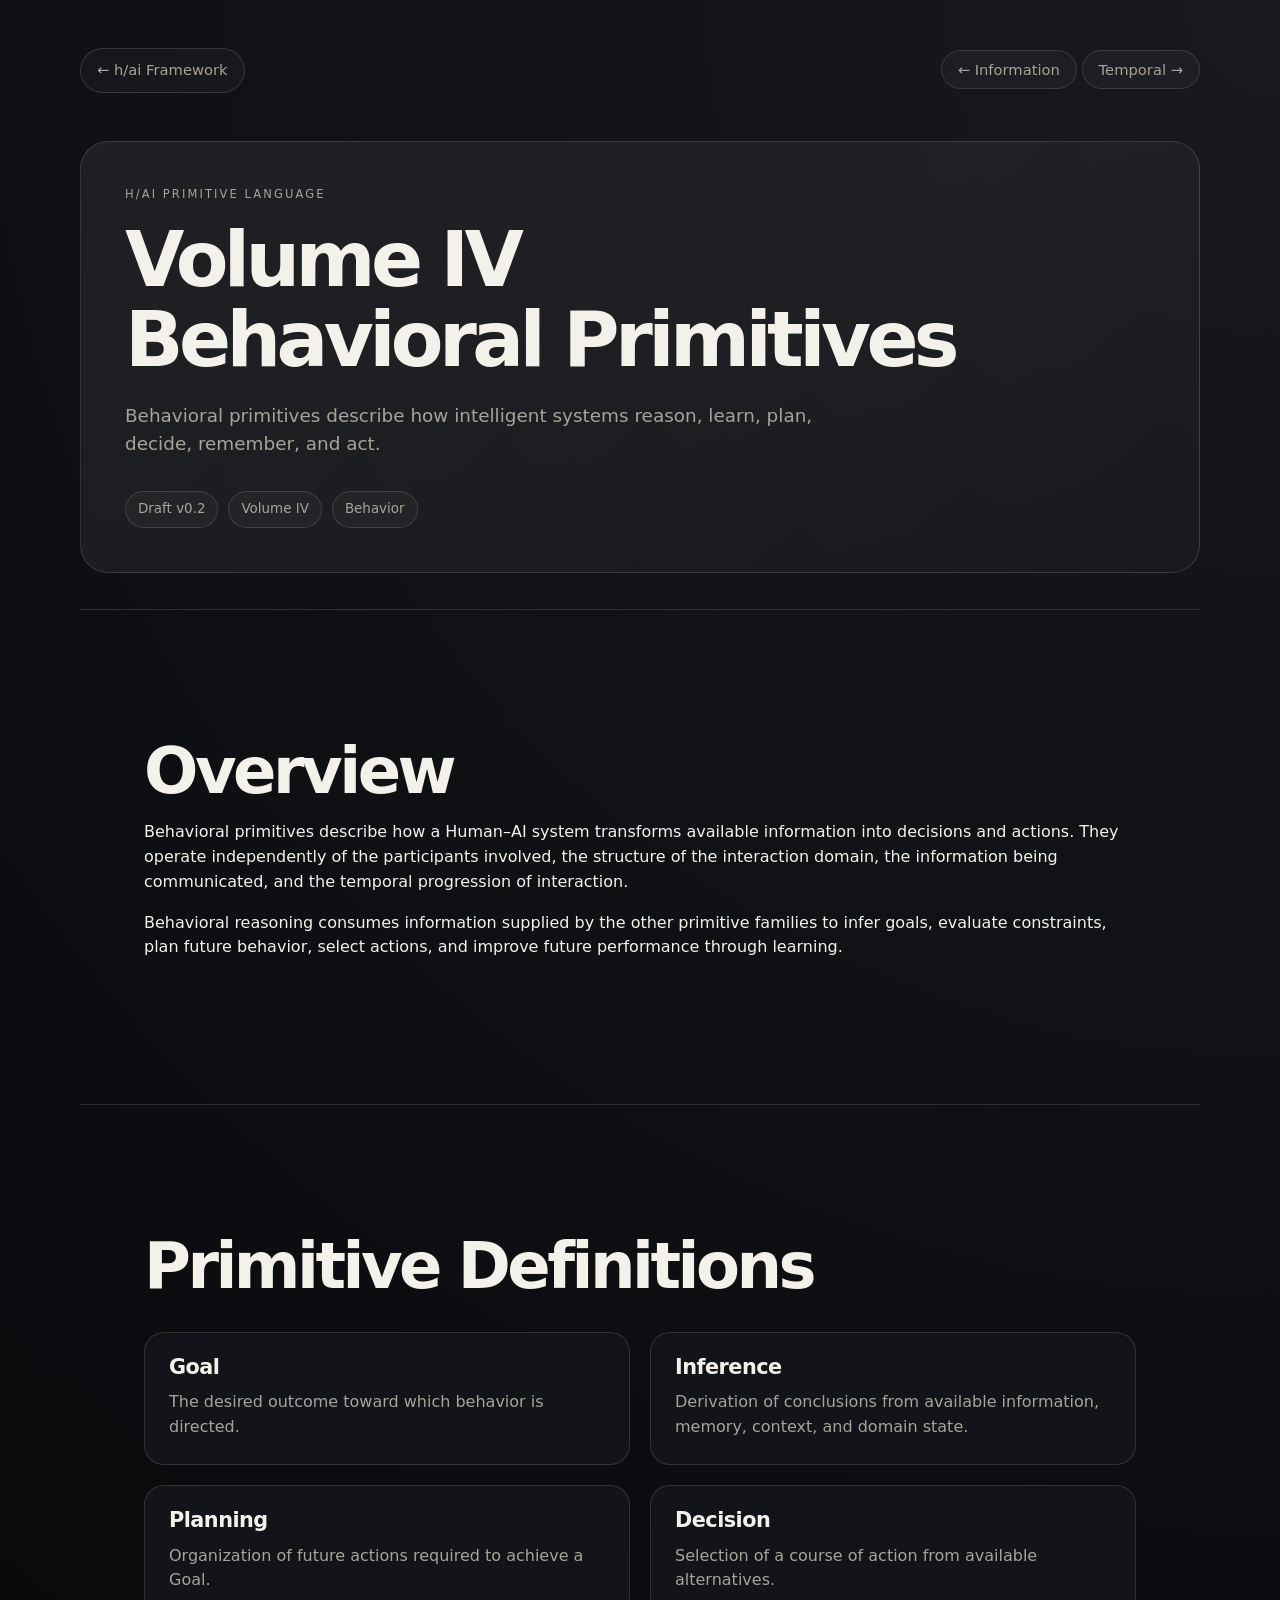
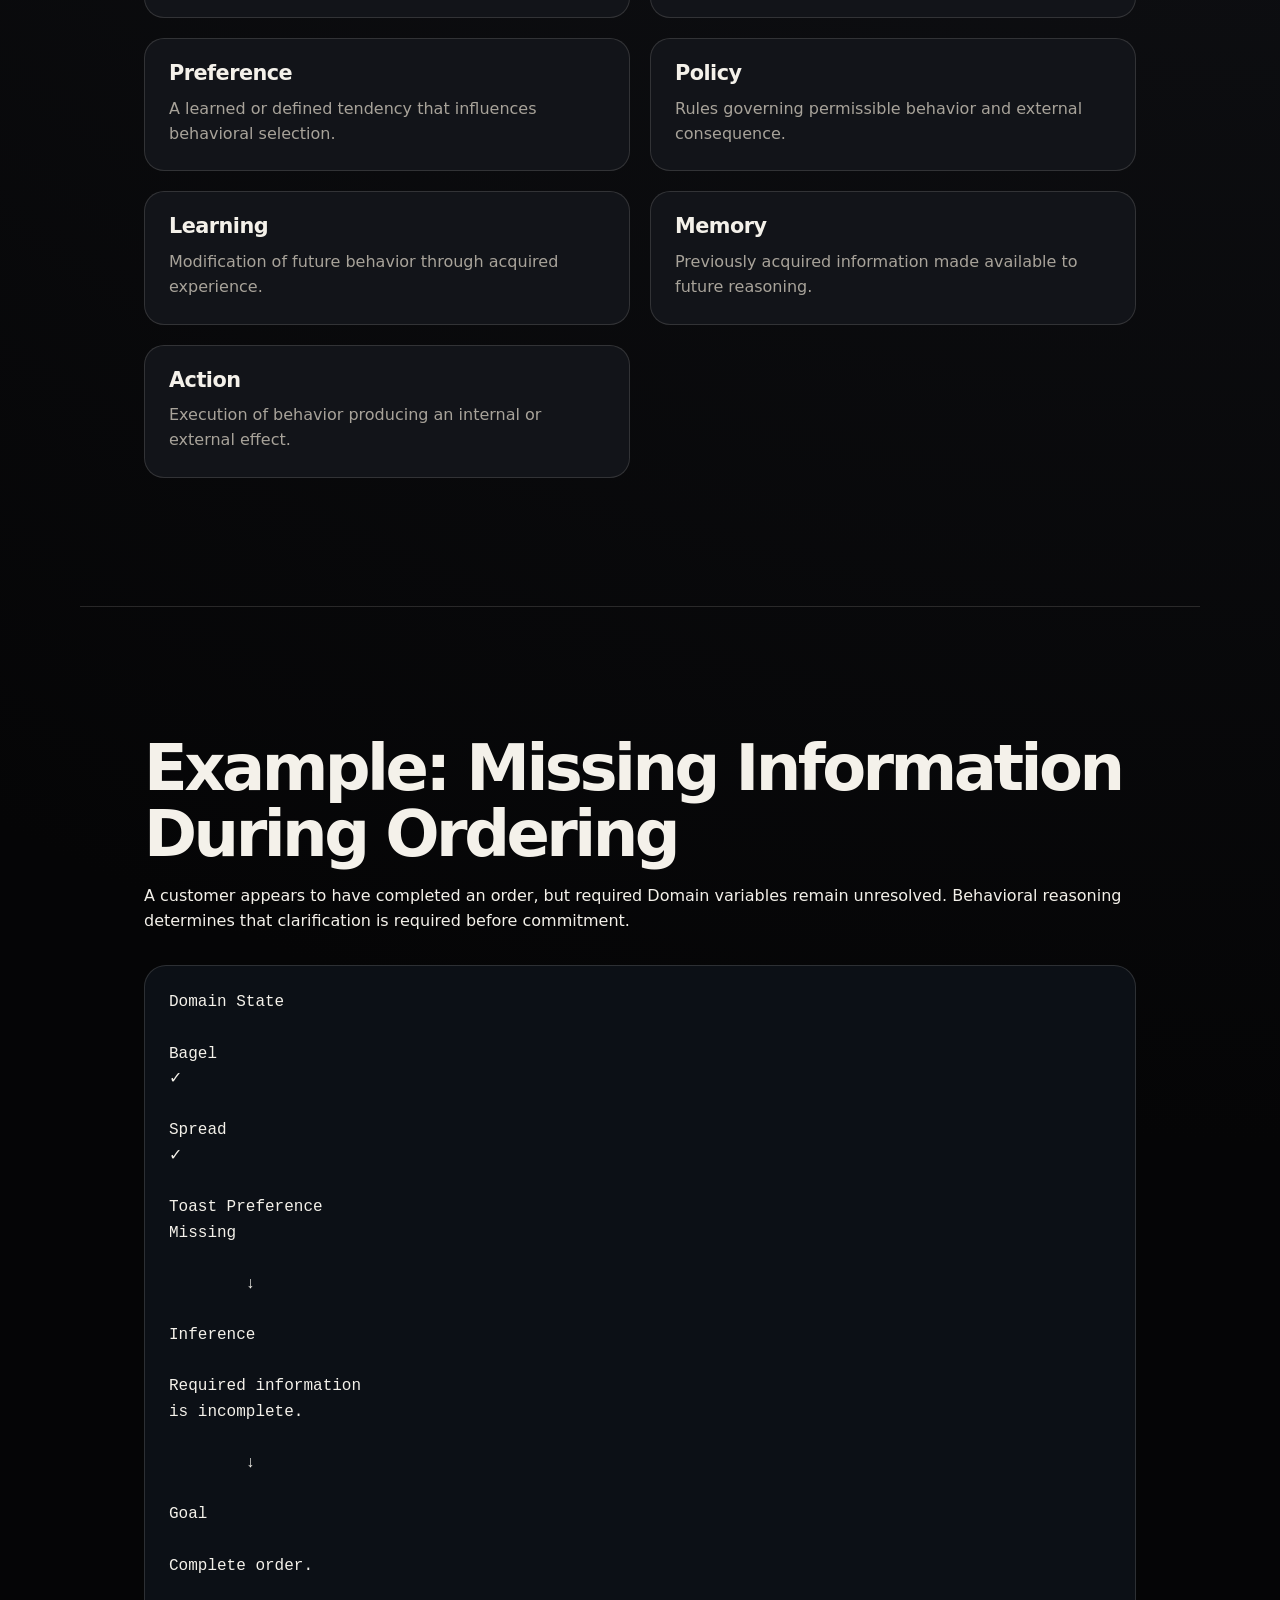
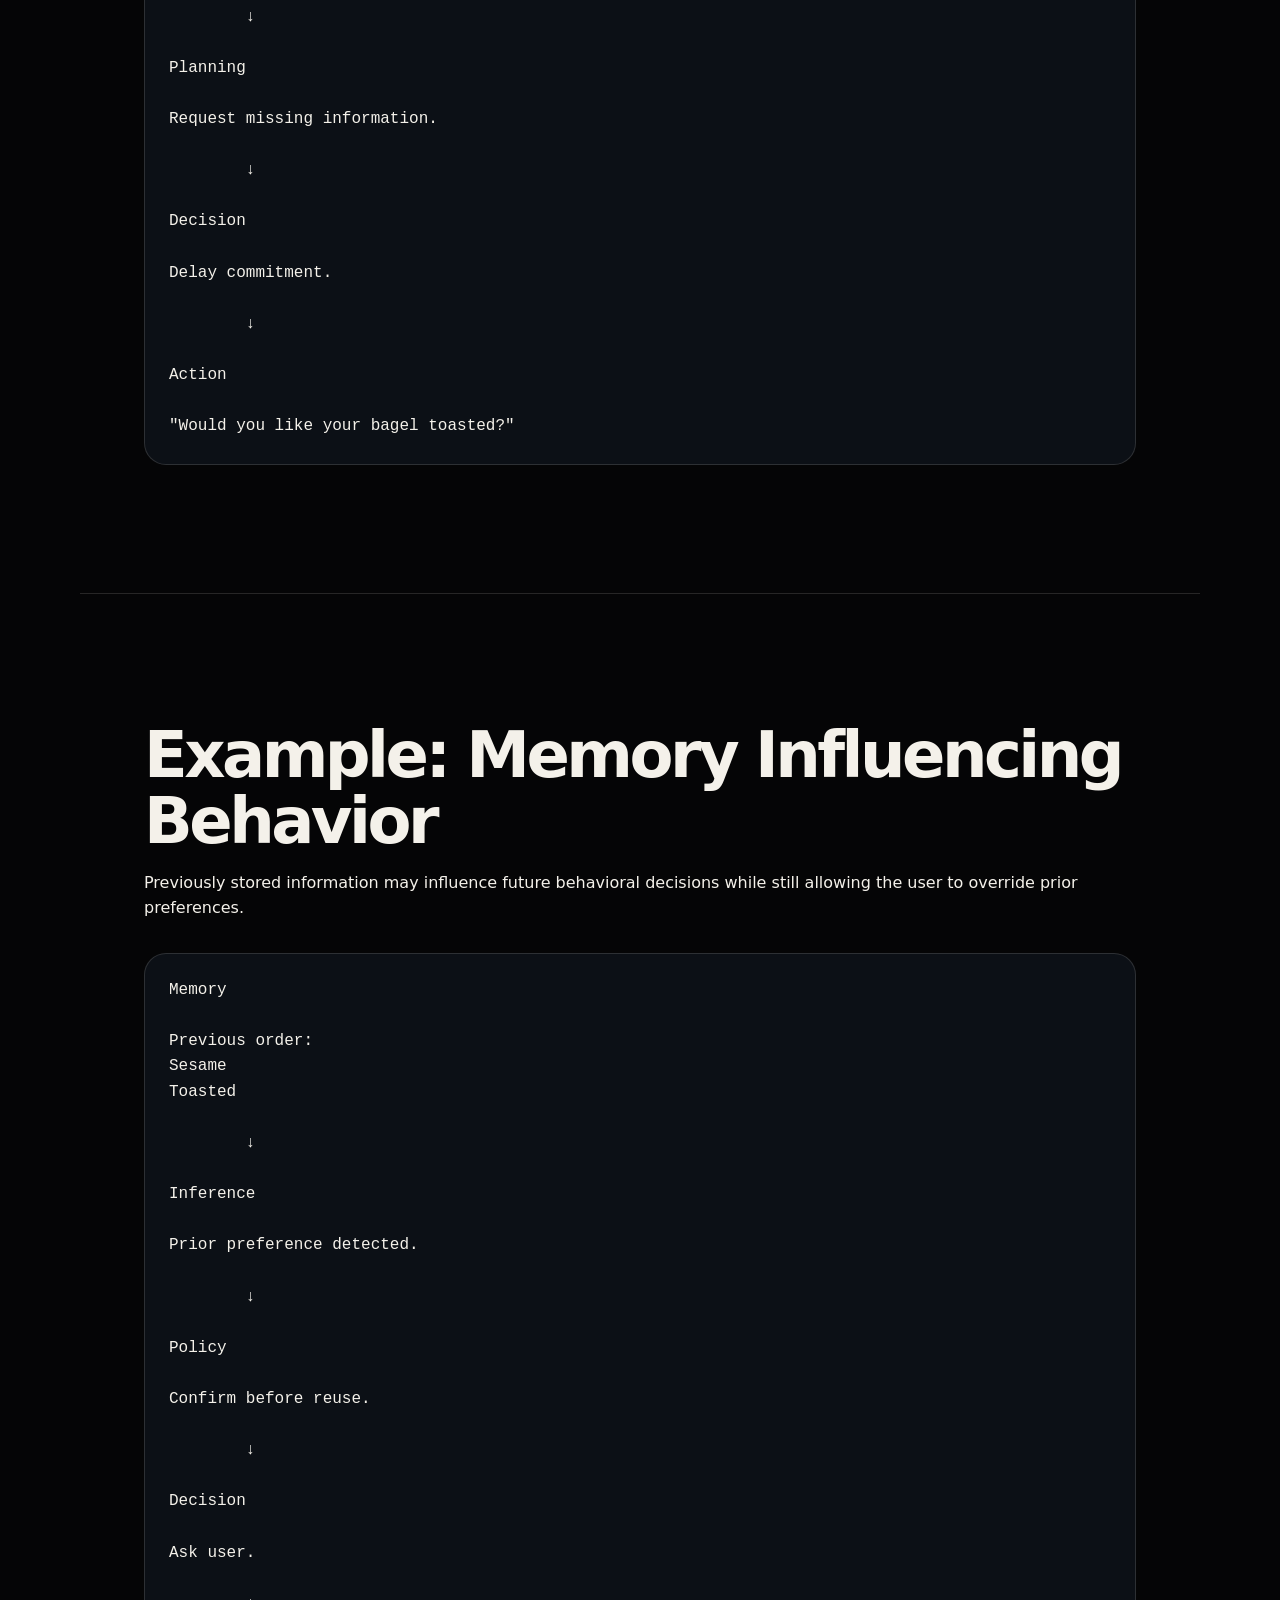
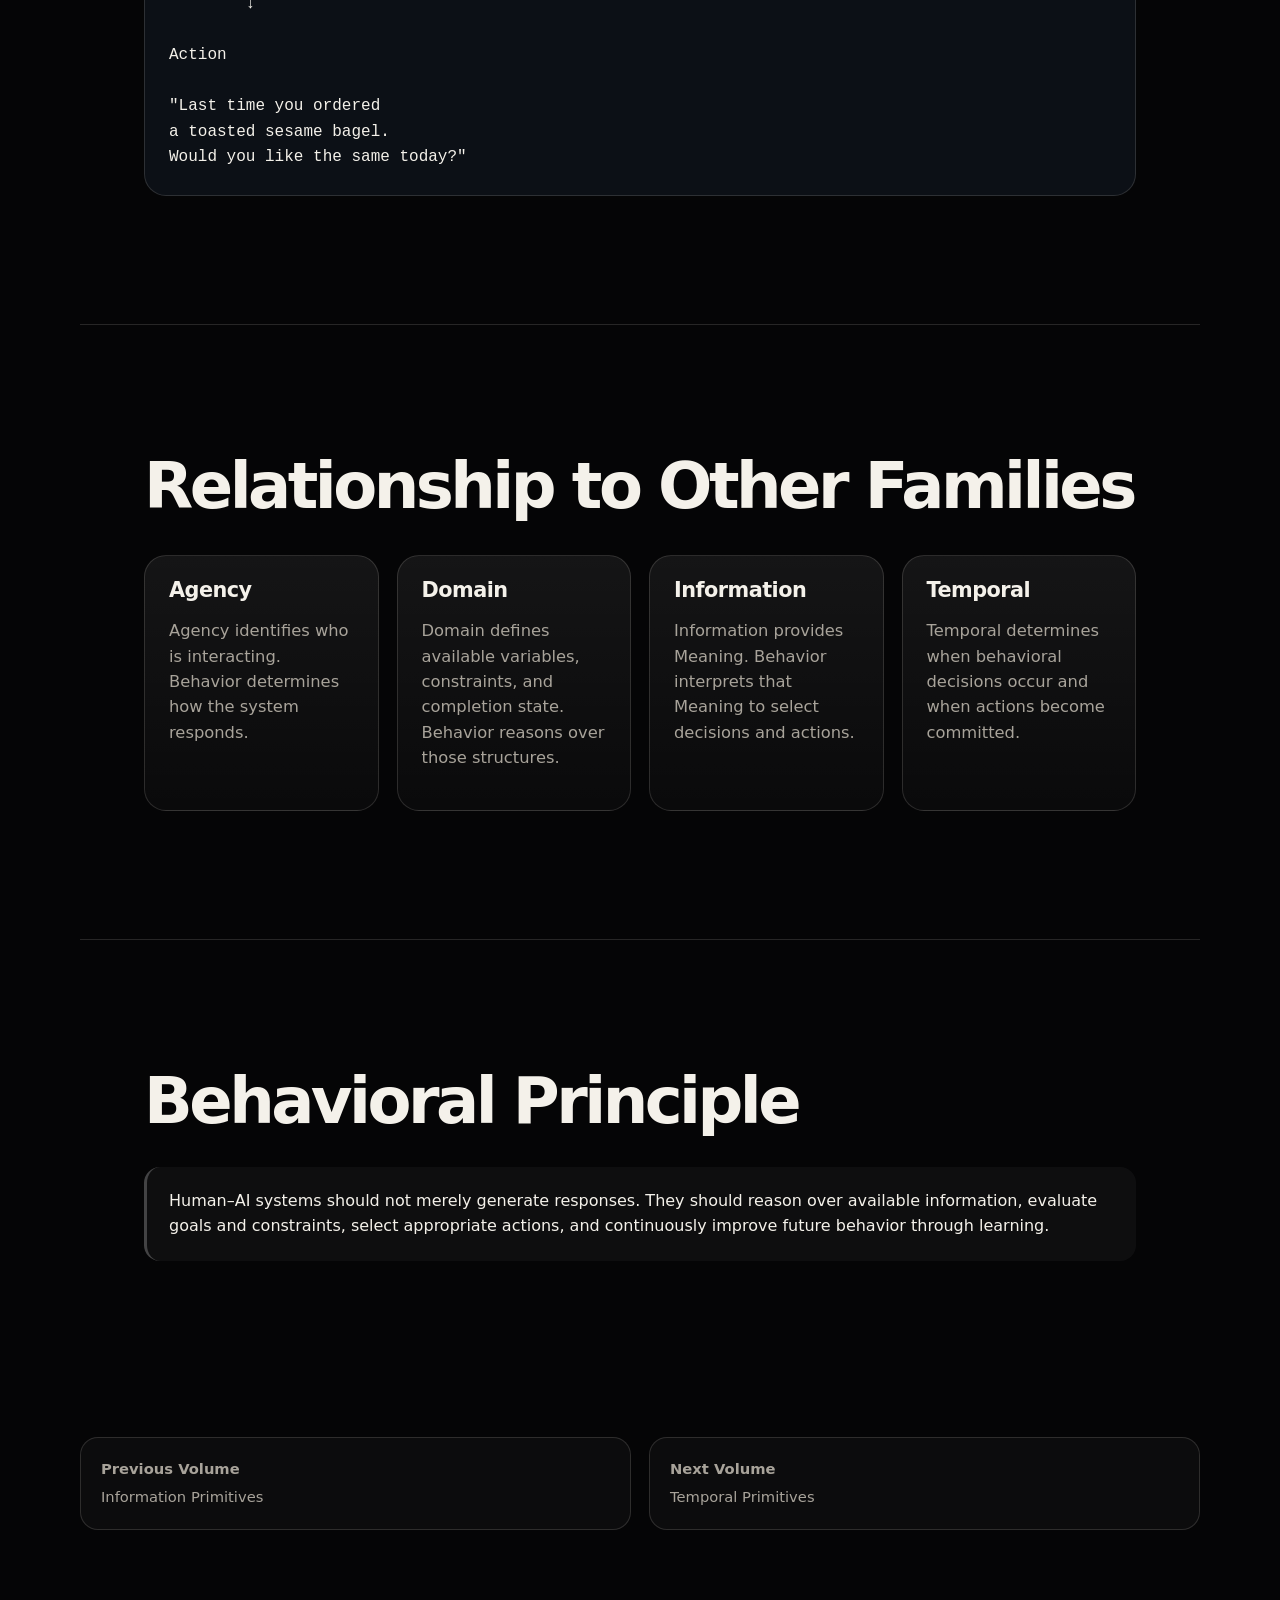
==== commit 831beba1: "h/ai language files all updated." ====
--- a/framework/behavioral.html
+++ b/framework/behavioral.html
@@ -7,156 +7,317 @@
     <link rel="stylesheet" href="../styles.css">
 </head>
 <body>
+
 <main class="site-shell">
-    <nav class="spec-nav"><a href="/#framework">← h/ai Framework</a>
-        <div><a href="temporal.html">Temporal →</a> <a href="information.html">Information →</a></div>
+
+    <nav class="spec-nav">
+        <a href="/#framework">← h/ai Framework</a>
+        <div>
+            <a href="information.html">← Information</a>
+            <a href="temporal.html">Temporal →</a>
+        </div>
     </nav>
-    <header class="spec-header"><p class="eyebrow">H/AI Primitive Language</p>
+
+    <header class="spec-header">
+
+        <p class="eyebrow">h/ai Primitive Language</p>
+
         <h1>Volume IV<br>Behavioral Primitives</h1>
-        <p class="subtitle">Behavioral primitives describe how intelligent systems reason, plan, remember, prioritize,
-            and act while interacting with people.</p>
-        <div class="spec-meta"><span>Draft v0.1</span><span>Volume IV</span><span>Behavioral Structure</span><span>Under active development</span>
-        </div>
+
+        <p class="subtitle">
+            Behavioral primitives describe how intelligent systems
+            reason, learn, plan, decide, remember, and act.
+        </p>
+
+        <div class="spec-meta">
+            <span>Draft v0.2</span>
+            <span>Volume IV</span>
+            <span>Behavior</span>
+        </div>
+
     </header>
-    <section class="section"><h2>Overview</h2>
-        <p>The behavioral family is the third branch of the h/ai Primitive Language. Temporal primitives describe how
-            interaction unfolds across time. Information primitives describe how meaning moves across representations.
-            Behavioral primitives describe how systems decide what to do.</p>
-        <p>This portion of the framework remains under active development. The terms below identify the emerging
-            behavioral vocabulary already visible in Human–AI interaction systems that clarify intent, resolve
-            ambiguity, manage constraints, remember context, and select actions.</p></section>
-    <section class="section"><h2>Primitive Definitions — Draft</h2>
+
+    <section class="section">
+
+        <h2>Overview</h2>
+
+        <p>
+            Behavioral primitives describe how a Human–AI system
+            transforms available information into decisions and actions.
+            They operate independently of the participants involved,
+            the structure of the interaction domain,
+            the information being communicated,
+            and the temporal progression of interaction.
+        </p>
+
+        <p>
+            Behavioral reasoning consumes information supplied by the
+            other primitive families to infer goals, evaluate constraints,
+            plan future behavior, select actions,
+            and improve future performance through learning.
+        </p>
+
+    </section>
+
+    <section class="section">
+
+        <h2>Primitive Definitions</h2>
+
         <div class="primitive-grid">
-            <article class="primitive-card"><h3>Goal</h3>
-                <p>The desired outcome toward which interaction or system behavior is directed.</p></article>
-            <article class="primitive-card"><h3>Inference</h3>
-                <p>The derivation of unstated meaning, missing information, or likely next action from available
-                    context.</p></article>
-            <article class="primitive-card"><h3>Planning</h3>
-                <p>The organization of future steps required to reach a goal under known constraints.</p></article>
-            <article class="primitive-card"><h3>Decision</h3>
-                <p>A determination selecting one course of action from available alternatives.</p></article>
-            <article class="primitive-card"><h3>Preference</h3>
-                <p>A user, system, or context-specific tendency that influences action selection.</p></article>
-            <article class="primitive-card"><h3>Policy</h3>
-                <p>A rule governing allowable behavior, escalation, refusal, or external consequence.</p></article>
-            <article class="primitive-card"><h3>Learning</h3>
-                <p>Modification of future behavior resulting from experience or acquired information.</p></article>
-            <article class="primitive-card"><h3>Memory</h3>
-                <p>Information retained from prior interaction and made available to future behavior.</p></article>
-            <article class="primitive-card"><h3>Action</h3>
-                <p>Execution of behavior that produces an effect within or beyond the interaction.</p></article>
-        </div>
-    </section>
-    <section class="section"><h2>Example: Missing Information in an Order</h2>
-        <p>A customer gives an order that appears complete but lacks a required preparation detail. The system infers
-            that the missing detail must be resolved before committing the order.</p>
-        <div class="diagram"><pre>Customer Input
-    "I'll have a bagel with whitefish salad and a large coffee."
-
-        ↓
-
-Intent
-
-    Place food order.
-
-        ↓
-
-Constraint
-
-    Bagel order requires preparation state:
-        toasted / not toasted
+
+            <article class="primitive-card">
+                <h3>Goal</h3>
+                <p>
+                    The desired outcome toward which behavior is directed.
+                </p>
+            </article>
+
+            <article class="primitive-card">
+                <h3>Inference</h3>
+                <p>
+                    Derivation of conclusions from available information,
+                    memory, context, and domain state.
+                </p>
+            </article>
+
+            <article class="primitive-card">
+                <h3>Planning</h3>
+                <p>
+                    Organization of future actions required to achieve a Goal.
+                </p>
+            </article>
+
+            <article class="primitive-card">
+                <h3>Decision</h3>
+                <p>
+                    Selection of a course of action from available alternatives.
+                </p>
+            </article>
+
+            <article class="primitive-card">
+                <h3>Preference</h3>
+                <p>
+                    A learned or defined tendency that influences behavioral selection.
+                </p>
+            </article>
+
+            <article class="primitive-card">
+                <h3>Policy</h3>
+                <p>
+                    Rules governing permissible behavior and external consequence.
+                </p>
+            </article>
+
+            <article class="primitive-card">
+                <h3>Learning</h3>
+                <p>
+                    Modification of future behavior through acquired experience.
+                </p>
+            </article>
+
+            <article class="primitive-card">
+                <h3>Memory</h3>
+                <p>
+                    Previously acquired information made available to future reasoning.
+                </p>
+            </article>
+
+            <article class="primitive-card">
+                <h3>Action</h3>
+                <p>
+                    Execution of behavior producing an internal or external effect.
+                </p>
+            </article>
+
+        </div>
+
+    </section>
+
+    <section class="section">
+
+        <h2>Example: Missing Information During Ordering</h2>
+
+        <p>
+            A customer appears to have completed an order, but required
+            Domain variables remain unresolved.
+            Behavioral reasoning determines that clarification is required
+            before commitment.
+        </p>
+
+        <div class="diagram">
+
+<pre>Domain State
+
+Bagel
+✓
+
+Spread
+✓
+
+Toast Preference
+Missing
 
         ↓
 
 Inference
 
-    Required information is missing.
+Required information
+is incomplete.
+
+        ↓
+
+Goal
+
+Complete order.
 
         ↓
 
 Planning
 
-    Ask clarification before order commitment.
+Request missing information.
+
+        ↓
+
+Decision
+
+Delay commitment.
 
         ↓
 
 Action
 
-    "Do you want the bagel toasted?"</pre>
-        </div>
-    </section>
-    <section class="section"><h2>Behavioral Relationship to Temporal Primitives</h2>
-        <p>Behavioral primitives frequently determine when a Traversal Point becomes a Commitment Point. A system may
-            continue asking clarifying questions until required constraints are satisfied. Once satisfied, the
-            interaction can safely produce external consequence.</p>
-        <div class="diagram"><pre>Traversal Point
-
-    State:
-        Order pending
-
-    Constraint:
-        Toasting preference missing
-
-        ↓
-
-Clarification
-
-        ↓
-
-Traversal Point
-
-    State:
-        Toasting preference resolved
-
-        ↓
-
-Commitment Point
-
-    External Action:
-        Submit order to kitchen</pre>
-        </div>
-    </section>
-    <section class="section"><h2>Behavioral Relationship to Information Primitives</h2>
-        <p>Behavioral reasoning depends on information that may arrive through multiple modalities and representations.
-            A system may infer intent from speech, visual context, gesture, text, memory, or external data.</p>
-        <div class="diagram"><pre>Information
-
-    Speech:
-        "Make it like last time."
-
-    Memory:
-        Previous order included toasted sesame bagel.
-
-    Context:
-        Restaurant ordering domain.
+"Would you like your bagel toasted?"</pre>
+
+        </div>
+
+    </section>
+
+    <section class="section">
+
+        <h2>Example: Memory Influencing Behavior</h2>
+
+        <p>
+            Previously stored information may influence future
+            behavioral decisions while still allowing the user
+            to override prior preferences.
+        </p>
+
+        <div class="diagram">
+
+<pre>Memory
+
+Previous order:
+Sesame
+Toasted
 
         ↓
 
 Inference
 
-    User likely wants prior preparation preference.
+Prior preference detected.
 
         ↓
 
 Policy
 
-    Confirm before commitment.
+Confirm before reuse.
+
+        ↓
+
+Decision
+
+Ask user.
 
         ↓
 
 Action
 
-    "Last time you had it toasted on sesame. Should I use that again?"</pre>
-        </div>
-    </section>
-    <section class="section"><h2>Behavioral Principle</h2>
-        <div class="callout"><p>Human–AI systems should not merely produce responses. They should reason about goals,
-            constraints, memory, policy, and consequence before acting. Intelligent behavior emerges when action
-            selection is grounded in context and constrained by human intent.</p></div>
-    </section>
-    <nav class="next-nav"><a href="information.html"><strong>Previous Volume</strong>Information Primitives</a><a
-            href="/#framework"><strong>Back</strong>h/ai Framework</a></nav>
+"Last time you ordered
+a toasted sesame bagel.
+Would you like the same today?"</pre>
+
+        </div>
+
+    </section>
+
+    <section class="section">
+
+        <h2>Relationship to Other Families</h2>
+
+        <div class="cards">
+
+            <article class="card">
+                <h3>Agency</h3>
+                <p>
+                    Agency identifies who is interacting.
+                    Behavior determines how the system responds.
+                </p>
+            </article>
+
+            <article class="card">
+                <h3>Domain</h3>
+                <p>
+                    Domain defines available variables,
+                    constraints, and completion state.
+                    Behavior reasons over those structures.
+                </p>
+            </article>
+
+            <article class="card">
+                <h3>Information</h3>
+                <p>
+                    Information provides Meaning.
+                    Behavior interprets that Meaning
+                    to select decisions and actions.
+                </p>
+            </article>
+
+            <article class="card">
+                <h3>Temporal</h3>
+                <p>
+                    Temporal determines when
+                    behavioral decisions occur
+                    and when actions become committed.
+                </p>
+            </article>
+
+        </div>
+
+    </section>
+
+    <section class="section">
+
+        <h2>Behavioral Principle</h2>
+
+        <div class="callout">
+
+            <p>
+                Human–AI systems should not merely generate responses.
+                They should reason over available information,
+                evaluate goals and constraints,
+                select appropriate actions,
+                and continuously improve future behavior through learning.
+            </p>
+
+        </div>
+
+    </section>
+
+    <nav class="next-nav">
+
+        <a href="information.html">
+            <strong>Previous Volume</strong>
+            Information Primitives
+        </a>
+
+        <a href="temporal.html">
+            <strong>Next Volume</strong>
+            Temporal Primitives
+        </a>
+
+    </nav>
+
 </main>
+
 </body>
-</html>
+</html>
